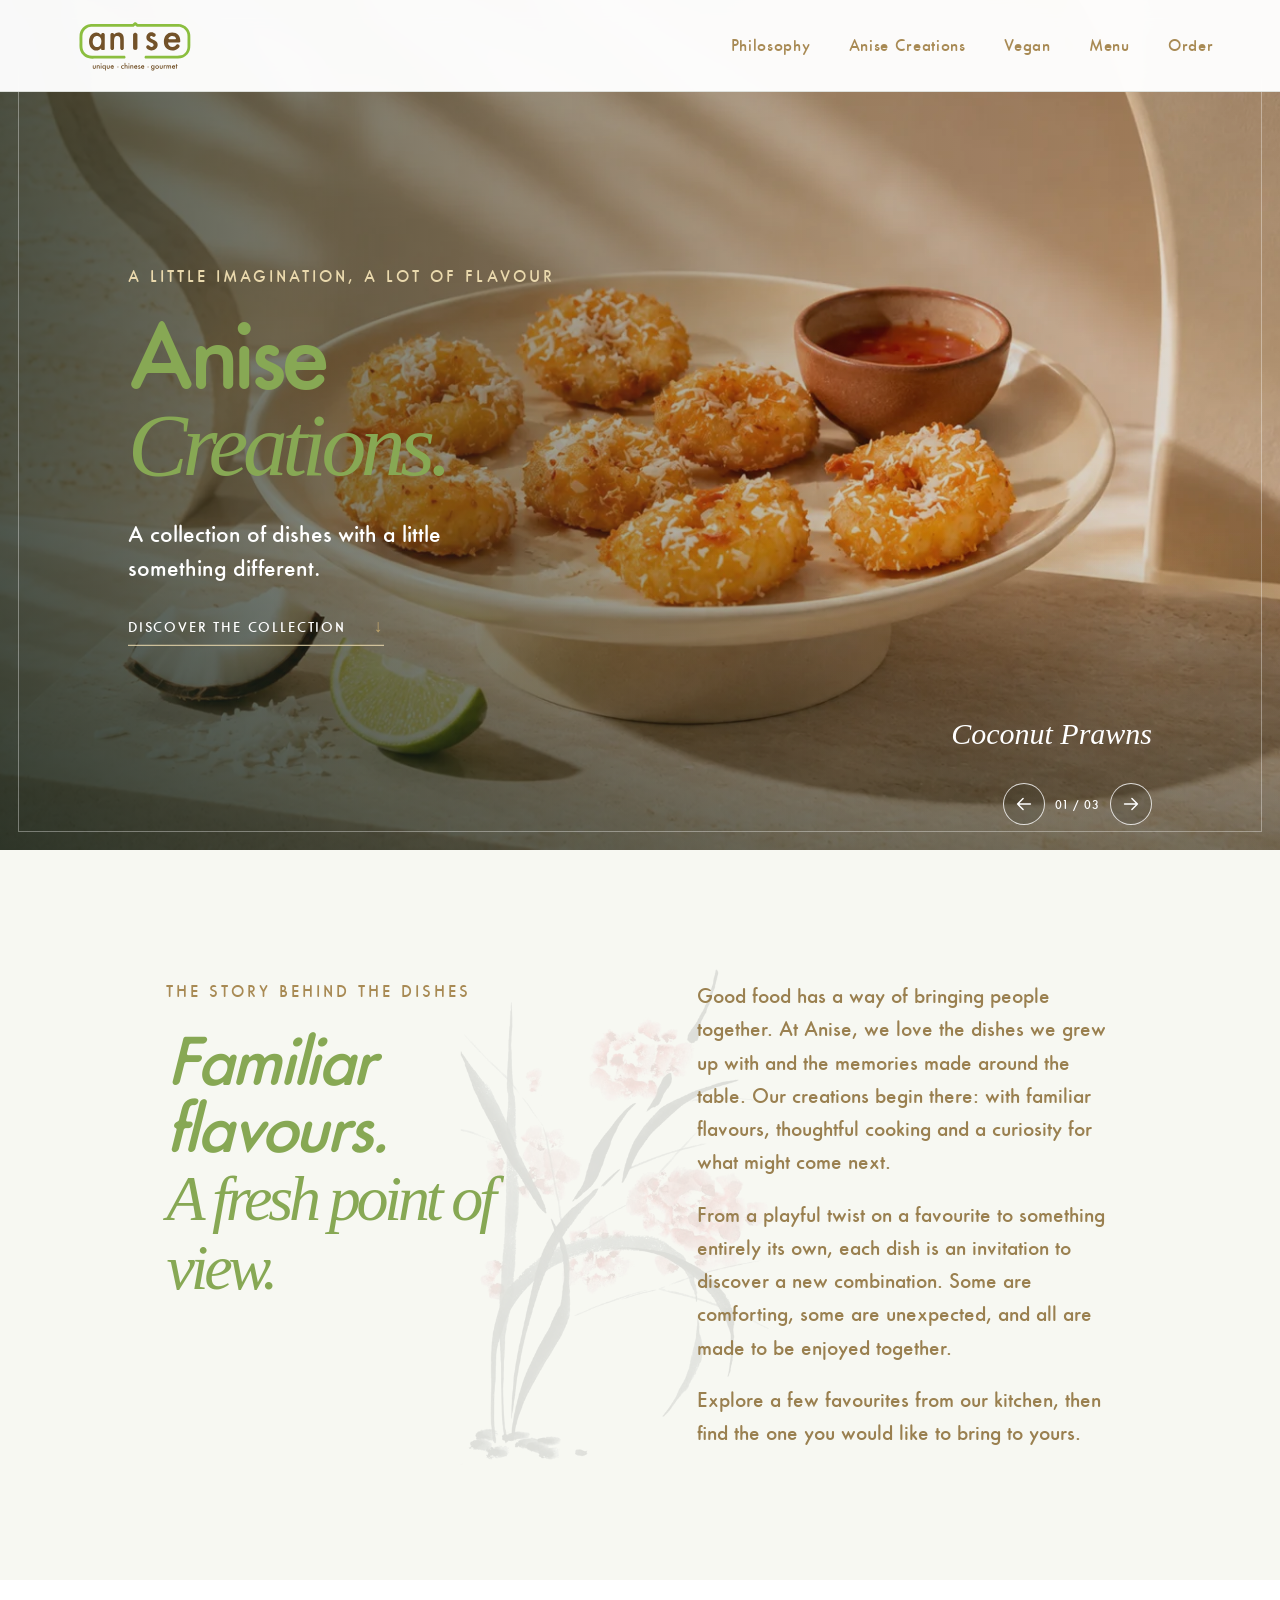
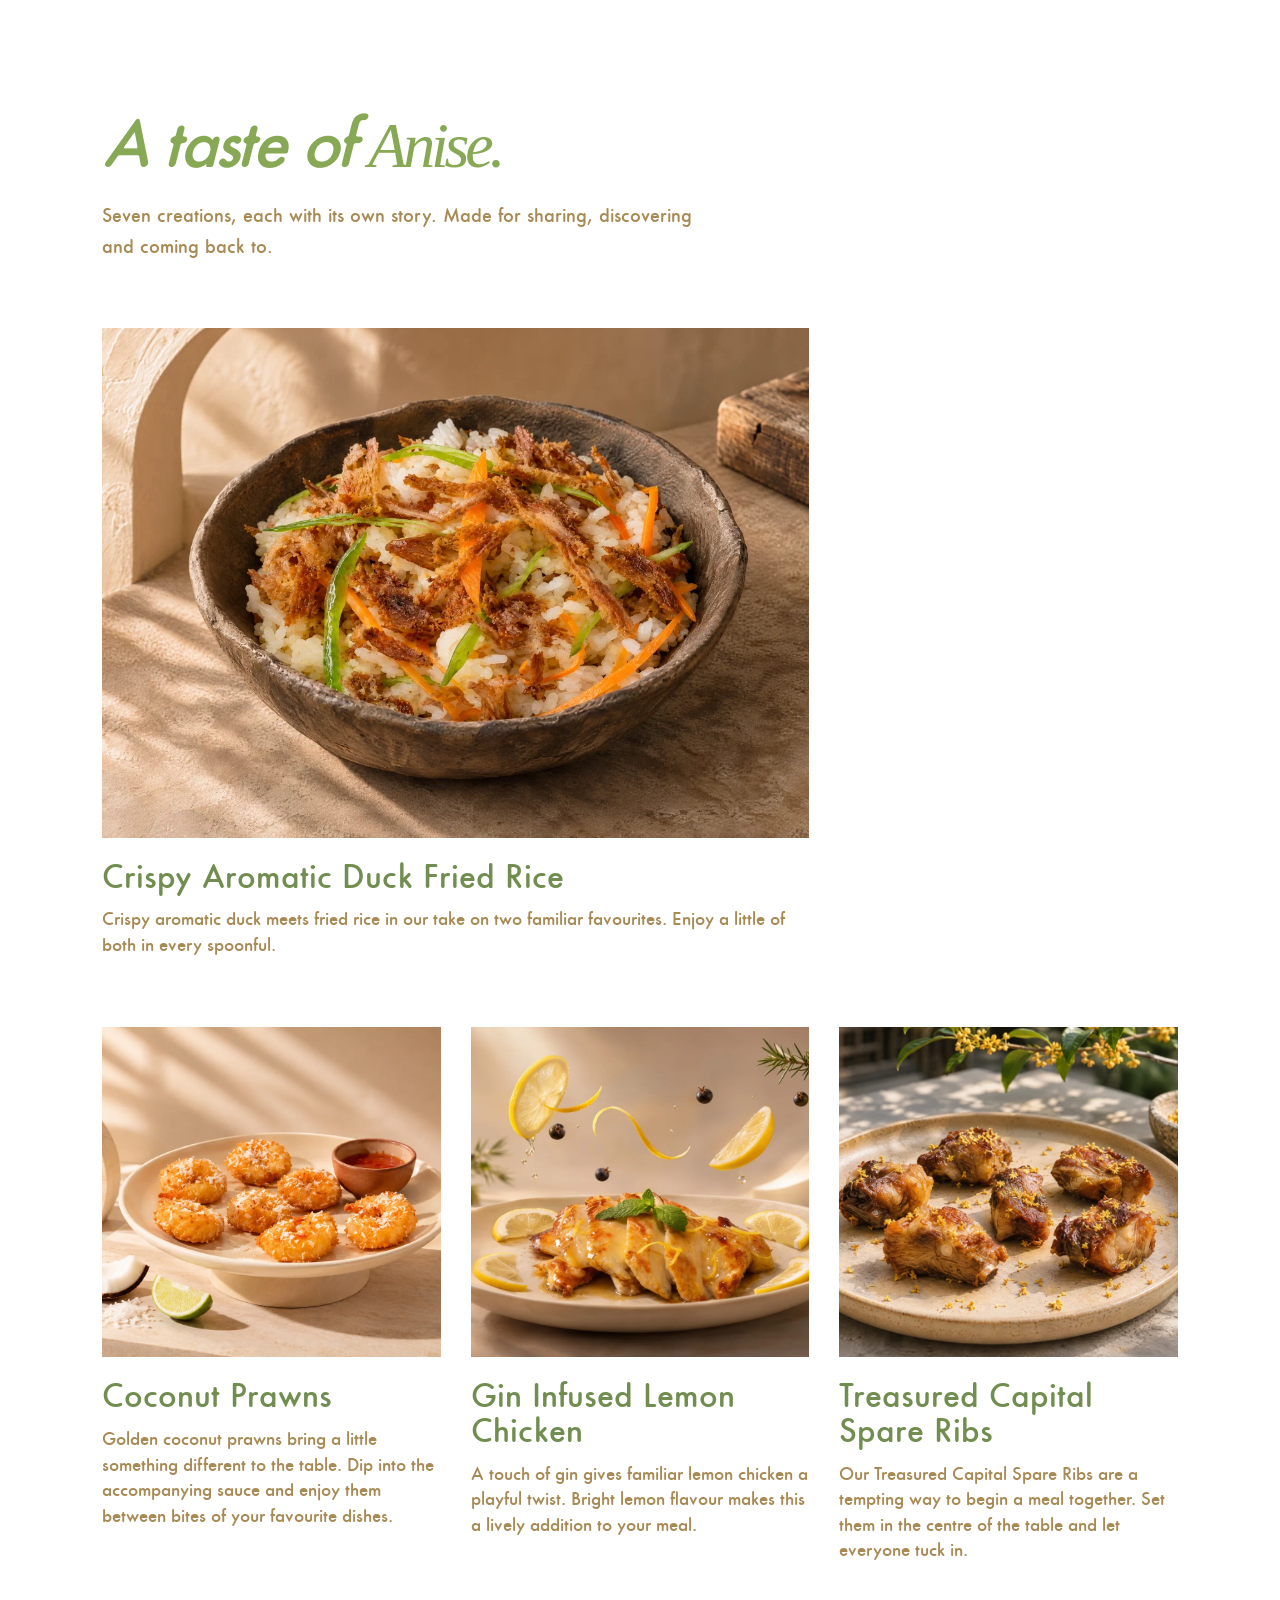
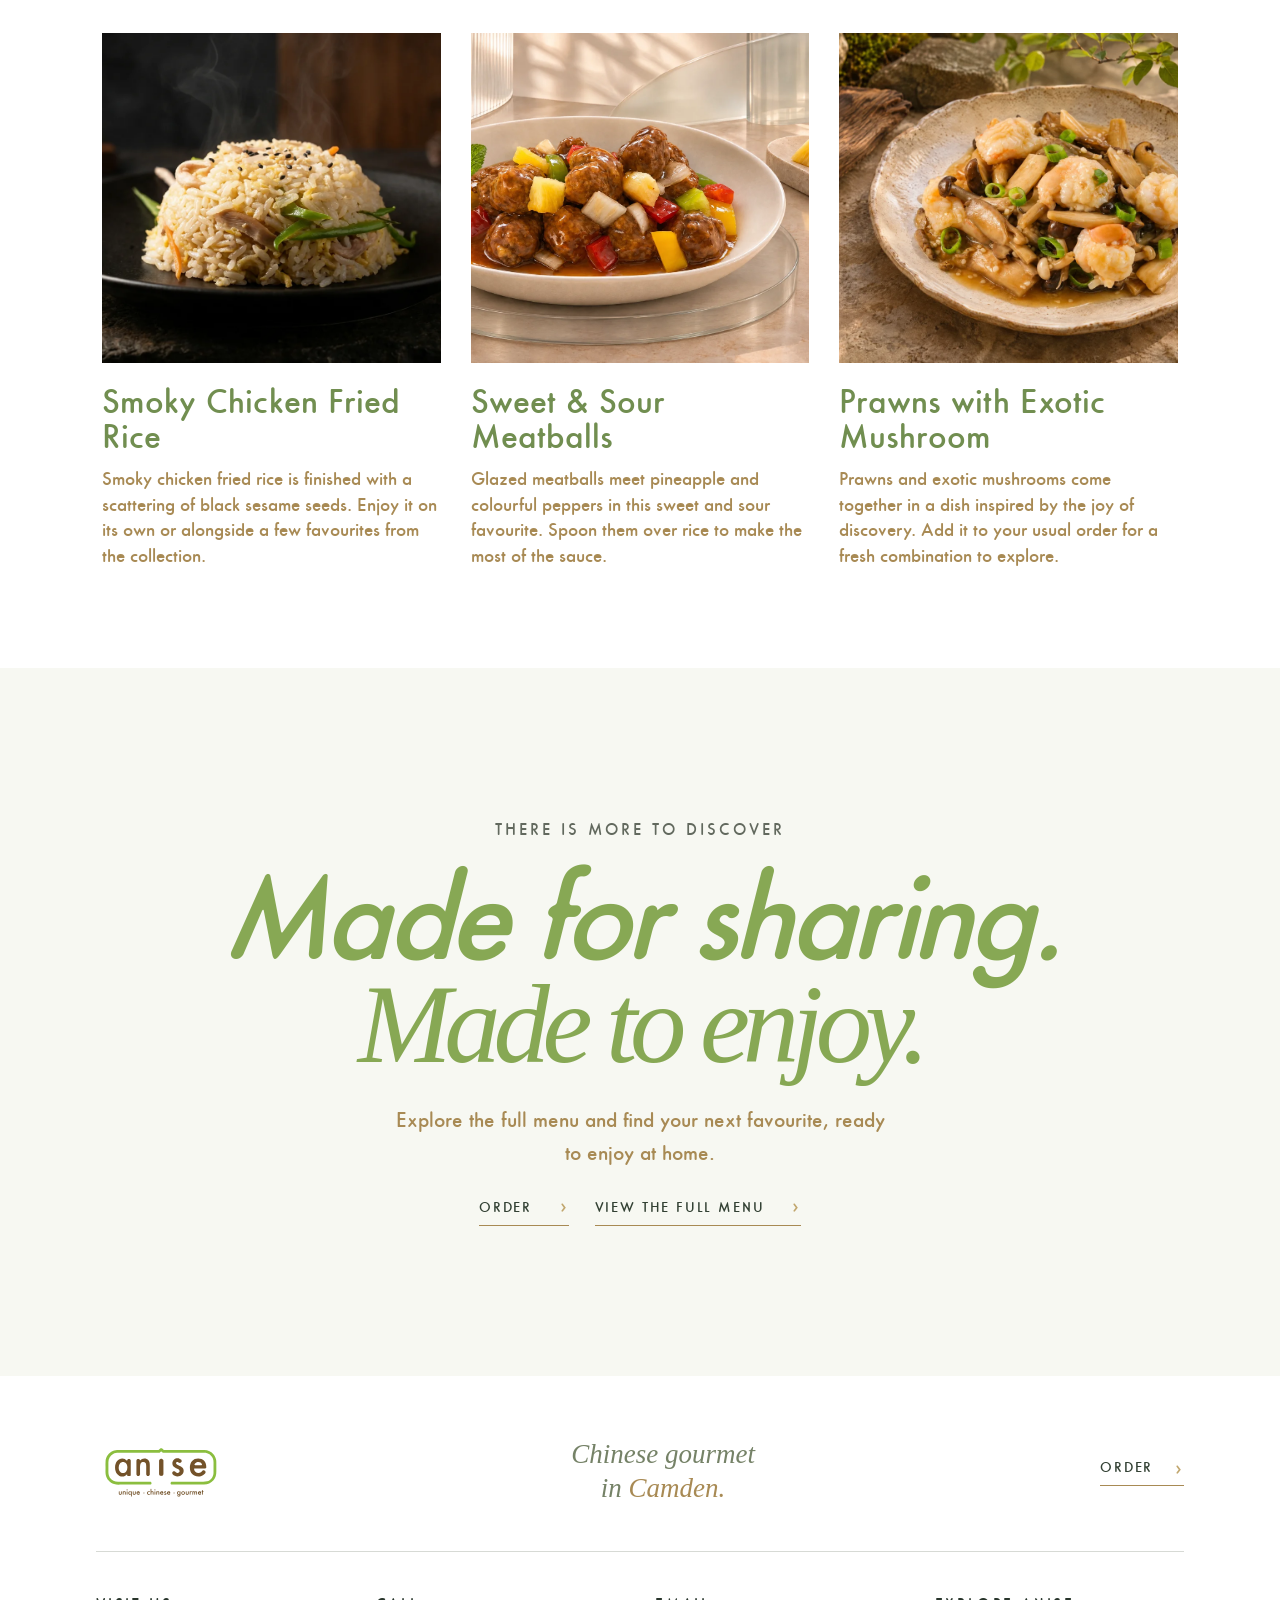
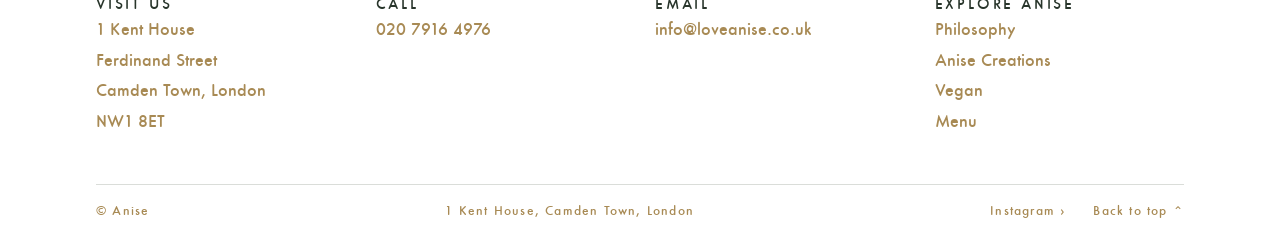
==== creations.html @ bda035ad "Initial Anise website version" ====
<!doctype html><html lang="en"><head><meta charset="utf-8"><meta name="viewport" content="width=device-width, initial-scale=1"><title>Anise Creations | Anise Chinese Gourmet</title><meta name="robots" content="noindex"><link rel="stylesheet" href="styles.css?v=tree20261105"><link rel="stylesheet" href="creations-hero-carousel.css?v=14"></head><body>
  <a class="skip-link" href="#main-content">Skip to content</a>
  <header class="site-header"><a class="brand" href="/" aria-label="Anise home"><img src="public/images/anise-logo.svg?v=safari20261105" alt="Anise"></a><button class="menu-toggle" aria-expanded="false" aria-controls="site-nav" aria-label="Open menu"><span></span><span></span><span class="sr-only">Toggle menu</span></button><nav id="site-nav" class="site-nav" aria-label="Main navigation"><a href="philosophy">Philosophy</a><a href="creations" aria-current="page">Anise Creations</a><a href="vegan">Vegan</a><a href="menu">Menu</a><a href="order">Order</a></nav></header>
  <main id="main-content" class="mock-creations">
    <section class="mock-hero"><div class="mock-hero-copy"><p class="eyebrow">A little imagination, a lot of flavour</p><h1>Anise<br><em>Creations.</em></h1><p class="mock-lead">A collection of dishes with a little something different.</p><a class="text-link" href="#collection">Discover the collection <span aria-hidden="true">↓</span></a></div><div class="hero-carousel" aria-label="Featured Anise creations"><div class="hero-carousel-slide is-active"><img src="public/images/creations-coconut-prawns.webp" alt=""><div class="hero-carousel-caption"><strong>Coconut Prawns</strong></div></div>
<div class="hero-carousel-slide" hidden><img src="public/images/creations-lemon-chicken.webp" alt=""><div class="hero-carousel-caption"><strong>Gin Infused Lemon Chicken</strong></div></div>
<div class="hero-carousel-slide" hidden><img src="public/images/creations-meatballs.webp" alt=""><div class="hero-carousel-caption"><strong>Sweet &amp; Sour Meatballs</strong></div></div><div class="hero-carousel-controls"><button type="button" class="hero-prev" aria-label="Previous featured dish"><svg aria-hidden="true" width="22" height="22" viewBox="0 0 24 24" fill="none" stroke="currentColor" stroke-width="1.6" stroke-linecap="round" stroke-linejoin="round"><path d="M19 12H5m6-6-6 6 6 6"/></svg></button><span class="hero-count" aria-live="polite">01 / 03</span><button type="button" class="hero-next" aria-label="Next featured dish"><svg aria-hidden="true" width="22" height="22" viewBox="0 0 24 24" fill="none" stroke="currentColor" stroke-width="1.6" stroke-linecap="round" stroke-linejoin="round"><path d="M5 12h14m-6-6 6 6-6 6"/></svg></button></div></div></section>
    <section class="mock-intro" data-plum-start><div><p class="eyebrow">The story behind the dishes</p><h2>Familiar flavours.<br><em>A fresh point of view.</em></h2></div><div class="mock-intro-copy"><p>Good food has a way of bringing people together. At Anise, we love the dishes we grew up with and the memories made around the table. Our creations begin there: with familiar flavours, thoughtful cooking and a curiosity for what might come next.</p><p>From a playful twist on a favourite to something entirely its own, each dish is an invitation to discover a new combination. Some are comforting, some are unexpected, and all are made to be enjoyed together.</p><p>Explore a few favourites from our kitchen, then find the one you would like to bring to yours.</p></div></section>
    <section class="mock-collection" data-plum-stop id="collection"><div class="mock-section-head"><div><h2>A taste of <em>Anise.</em></h2></div><p>Seven creations, each with its own story. Made for sharing, discovering and coming back to.</p></div><div class="mock-grid">
      <article id="duck-rice" class="mock-dish mock-dish-large"><button type="button" class="mock-photo" aria-haspopup="dialog" aria-label="Enlarge Crispy Aromatic Duck Fried Rice"><img src="public/images/creations-duck-rice.webp" alt="" loading="lazy"></button><div class="mock-dish-title"><h3>Crispy Aromatic Duck Fried Rice</h3></div><p>Crispy aromatic duck meets fried rice in our take on two familiar favourites. Enjoy a little of both in every spoonful.</p></article>
      <article id="coconut-prawns" class="mock-dish mock-offset"><button type="button" class="mock-photo" aria-haspopup="dialog" aria-label="Enlarge Coconut Prawns"><img src="public/images/creations-coconut-prawns.webp" alt="" loading="lazy"></button><div class="mock-dish-title"><h3>Coconut Prawns</h3></div><p>Golden coconut prawns bring a little something different to the table. Dip into the accompanying sauce and enjoy them between bites of your favourite dishes.</p></article>
      <article id="lemon-chicken" class="mock-dish"><button type="button" class="mock-photo" aria-haspopup="dialog" aria-label="Enlarge Gin Infused Lemon Chicken"><img src="public/images/creations-lemon-chicken.webp" alt="" loading="lazy"></button><div class="mock-dish-title"><h3>Gin Infused Lemon Chicken</h3></div><p>A touch of gin gives familiar lemon chicken a playful twist. Bright lemon flavour makes this a lively addition to your meal.</p></article>
      <article id="ribs" class="mock-dish"><button type="button" class="mock-photo" aria-haspopup="dialog" aria-label="Enlarge Treasured Capital Spare Ribs"><img src="public/images/creations-ribs.webp" alt="" loading="lazy"></button><div class="mock-dish-title"><h3>Treasured Capital Spare Ribs</h3></div><p>Our Treasured Capital Spare Ribs are a tempting way to begin a meal together. Set them in the centre of the table and let everyone tuck in.</p></article>
      <article id="smoky-rice" class="mock-dish"><button type="button" class="mock-photo" aria-haspopup="dialog" aria-label="Enlarge Smoky Chicken Fried Rice"><img src="public/images/creations-smoky-rice.webp" alt="" loading="lazy"></button><div class="mock-dish-title"><h3>Smoky Chicken Fried Rice</h3></div><p>Smoky chicken fried rice is finished with a scattering of black sesame seeds. Enjoy it on its own or alongside a few favourites from the collection.</p></article>
      <article id="meatballs" class="mock-dish"><button type="button" class="mock-photo" aria-haspopup="dialog" aria-label="Enlarge Sweet &amp; Sour Meatballs"><img src="public/images/creations-meatballs.webp" alt="" loading="lazy"></button><div class="mock-dish-title"><h3>Sweet &amp; Sour Meatballs</h3></div><p>Glazed meatballs meet pineapple and colourful peppers in this sweet and sour favourite. Spoon them over rice to make the most of the sauce.</p></article>
      <article id="prawn-mushroom" class="mock-dish"><button type="button" class="mock-photo" aria-haspopup="dialog" aria-label="Enlarge Prawns with Exotic Mushroom"><img src="public/images/creations-prawn-mushroom.webp" alt="" loading="lazy"></button><div class="mock-dish-title"><h3>Prawns with Exotic Mushroom</h3></div><p>Prawns and exotic mushrooms come together in a dish inspired by the joy of discovery. Add it to your usual order for a fresh combination to explore.</p></article>
    </div></section>
    <section class="philosophy-closing"><p class="eyebrow">There is more to discover</p><h2>Made for sharing.<br><em>Made to enjoy.</em></h2><p>Explore the full menu and find your next favourite, ready to enjoy at home.</p><div class="hero-actions"><a class="text-link" href="order">Order <span aria-hidden="true">›</span></a><a class="text-link" href="menu">View the full menu <span aria-hidden="true">›</span></a></div></section>
  </main>
  <footer class="site-footer" id="contact"><div class="footer-top"><a class="footer-brand" href="/"><img src="public/images/anise-logo.svg?v=safari20261105" alt="Anise"></a><p class="footer-signoff">Chinese gourmet<br>in <em>Camden.</em></p><a class="footer-book" href="order">Order <span aria-hidden="true">›</span></a></div><div class="footer-columns"><div><span class="eyebrow">Visit us</span><p><a href="https://www.google.com/maps/place/Anise/@51.543542,-0.1493365,17z/data=!4m14!1m7!3m6!1s0x48761ae457307899:0x97aa465f1cd230d9!2sKent+House!8m2!3d51.543542!4d-0.1493365!16s%2Fg%2F11hcdwcnl1!3m5!1s0x48761ae45a07d761:0x535e19f537a3840d!8m2!3d51.5434592!4d-0.1492259!16s%2Fg%2F11b807b5xr?entry=ttu&amp;g_ep=EgoyMDI2MTAyMC4wIKXMDSoASAFQAw%3D%3D">1 Kent House<br>Ferdinand Street<br>Camden Town, London<br>NW1 8ET</a></p></div><div><span class="eyebrow">Call</span><p><a href="tel:+442079164976">020 7916 4976</a></p></div><div><span class="eyebrow">Email</span><p><a href="mailto:info@loveanise.co.uk">info@loveanise.co.uk</a></p></div><div><span class="eyebrow">Explore Anise</span><p><a href="philosophy">Philosophy</a><br><a href="creations">Anise Creations</a><br><a href="vegan">Vegan</a><br><a href="menu">Menu</a></p></div></div><div class="footer-bottom"><span>© Anise</span><span>1 Kent House, Camden Town, London</span><div><a href="https://www.instagram.com/">Instagram ›</a><a href="#main-content">Back to top ⌃</a></div></div></footer>
  <script>const toggle=document.querySelector('.menu-toggle'),nav=document.querySelector('.site-nav');toggle.addEventListener('click',()=>{const open=toggle.getAttribute('aria-expanded')==='true';toggle.setAttribute('aria-expanded',String(!open));nav.classList.toggle('is-open',!open);toggle.setAttribute('aria-label',open?'Open menu':'Close menu');document.body.classList.toggle('menu-open',!open)});document.addEventListener('keydown',event=>{if(event.key==='Escape'&&toggle.getAttribute('aria-expanded')==='true'){toggle.click();toggle.focus()}});nav.querySelectorAll('a').forEach(link=>link.addEventListener('click',()=>{toggle.setAttribute('aria-expanded','false');toggle.setAttribute('aria-label','Open menu');nav.classList.remove('is-open');document.body.classList.remove('menu-open')}));</script>
<script>
const heroSlides=[...document.querySelectorAll('.hero-carousel-slide')];let heroIndex=0;const heroCount=document.querySelector('.hero-count');function showHero(index){heroIndex=(index+heroSlides.length)%heroSlides.length;heroSlides.forEach((slide,i)=>{slide.hidden=i!==heroIndex;slide.classList.toggle('is-active',i===heroIndex)});heroCount.textContent=String(heroIndex+1).padStart(2,'0')+' / '+String(heroSlides.length).padStart(2,'0')};const heroCarousel=document.querySelector('.hero-carousel');const motionPreference=window.matchMedia('(prefers-reduced-motion: reduce)');let heroTimer;function startHero(){clearInterval(heroTimer);if(!motionPreference.matches&&!document.hidden)heroTimer=setInterval(()=>showHero(heroIndex+1),5000)}function pauseHero(){clearInterval(heroTimer)}document.querySelector('.hero-prev').addEventListener('click',()=>{showHero(heroIndex-1);startHero()});document.querySelector('.hero-next').addEventListener('click',()=>{showHero(heroIndex+1);startHero()});heroCarousel.addEventListener('mouseenter',pauseHero);heroCarousel.addEventListener('mouseleave',startHero);heroCarousel.addEventListener('focusin',pauseHero);heroCarousel.addEventListener('focusout',event=>{if(!heroCarousel.contains(event.relatedTarget))startHero()});document.addEventListener('visibilitychange',()=>document.hidden?pauseHero():startHero());motionPreference.addEventListener('change',startHero);startHero();
</script><dialog class="dish-preview" aria-label="Enlarged dish photo">
  <button type="button" class="preview-close" aria-label="Close photo" autofocus>×</button>
  <img alt="">
</dialog>
<script>
const preview = document.querySelector('.dish-preview');
const previewImage = preview.querySelector('img');
for (const photo of document.querySelectorAll('button.mock-photo')) {
  photo.addEventListener('click', () => {
    const thumbnail = photo.querySelector('img');
    previewImage.src = thumbnail.currentSrc || thumbnail.src;
    previewImage.alt = photo.closest('article').querySelector('h3').textContent;
    preview.showModal();
  });
}
preview.querySelector('.preview-close').addEventListener('click', () => preview.close());
preview.addEventListener('click', event => {
  if (event.target === preview) preview.close();
});
</script><script src="plum-background.js?v=1"></script></body></html>
---- styles.css ----
@font-face{font-family:Station;src:url('public/fonts/station-webfont.woff2') format('woff2');font-weight:100 900;font-style:normal;font-display:swap}
:root{--night:#151014;--ink:#24171e;--paper:#eee5dc;--cream:#dfd1c3;--copper:#bd9a61;--copper-light:#e4cea0;--muted:#a69a92;--line:rgba(228,206,160,.25);--serif:'Iowan Old Style',Baskerville,Georgia,serif;--sans:Station,'Arial Narrow',Arial,sans-serif;--wine:#351922;--aubergine:#271c26}
*{box-sizing:border-box}html{scroll-behavior:smooth}body{margin:0;background:var(--night);color:var(--paper);font-family:var(--sans);font-weight:400;-webkit-font-smoothing:antialiased}body.menu-open{overflow:hidden}a{color:inherit;text-decoration:none}img{display:block;width:100%;height:100%;object-fit:cover}.sr-only{position:absolute;width:1px;height:1px;padding:0;margin:-1px;overflow:hidden;clip:rect(0,0,0,0);white-space:nowrap;border:0}
.site-header{height:92px;padding:0 5.2vw;display:flex;align-items:center;justify-content:space-between;background:var(--night);position:absolute;top:0;left:0;right:0;z-index:5;border-bottom:1px solid rgba(239,237,230,.1)}.brand{width:136px;display:block;filter:brightness(0) invert(1)}.brand img,.footer-brand img{height:auto;max-height:50px;object-fit:contain}.site-nav{display:flex;align-items:center;gap:clamp(21px,3vw,49px);font-size: 15px;letter-spacing:.045em;color:#efede6}.site-nav>a:not(.nav-book){position:relative;padding:12px 0}.site-nav>a:not(.nav-book):after{content:'';height:1px;position:absolute;bottom:4px;left:0;right:100%;background:var(--copper);transition:right .25s}.site-nav>a:hover:after{right:0}.nav-book{border:1px solid var(--copper);padding:13px 17px;color:var(--copper-light);transition:background .2s,color .2s}.nav-book span,.button span,.text-link span{margin-left:22px}.nav-book:hover{background:var(--copper);color:white}.menu-toggle{display:none}
.hero{height:min(900px,100svh);min-height:640px;position:relative;overflow:hidden;background:#292722;color:#fff}.hero-image{position:absolute;inset:0;object-position:center 52%;filter:brightness(.64);animation:hero-reveal 1.15s ease both}.hero-shade{position:absolute;inset:0;background:linear-gradient(90deg,rgba(12,12,11,.8),rgba(12,12,11,.42) 48%,rgba(12,12,11,.12)),linear-gradient(0deg,rgba(12,12,11,.48),transparent 40%)}.hero-stamp{position:absolute;top:124px;right:7.5%;width:82px;height:auto;opacity:.78;filter:brightness(0) invert(1)}.hero-copy{position:absolute;left:13.3%;top:51%;transform:translateY(-42%);max-width:610px}.eyebrow{text-transform:uppercase;letter-spacing:.2em;font-size: 13px;line-height:1.55;color:var(--copper);margin:0 0 25px}.eyebrow.light{color:var(--copper-light)}.hero h1,h2{font-weight:400;letter-spacing:-.05em;margin:0;font-size: clamp(72px, calc(8.5vw + 4px), 124px);line-height:.91}.hero h1 em,h2 em{font-family:var(--serif);font-weight:400;letter-spacing:-.065em}.hero-intro{font-family:var(--serif);font-size: 20px;line-height:1.75;max-width:405px;color:rgba(255,255,255,.83);margin:32px 0 30px}.hero-actions{display:flex;align-items:center;gap:30px}.button{height:50px;padding:0 17px;display:inline-flex;align-items:center;justify-content:space-between;min-width:184px;text-transform:uppercase;letter-spacing:.11em;font-size: 13px;transition:background .2s,color .2s,border-color .2s}.button-copper{background:var(--copper);border:1px solid var(--copper);color:#fff}.button-copper:hover{background:transparent;color:#fff}.simple-link{font-size: 14px;letter-spacing:.08em;text-transform:uppercase;color:#eee}.simple-link span{margin-left:14px;color:var(--copper-light)}.hero-caption{position:absolute;bottom:37px;left:5.2%;right:5.2%;display:flex;align-items:center;gap:16px;text-transform:uppercase;letter-spacing:.16em;font-size: 12px;color:rgba(255,255,255,.75)}.caption-rule{height:1px;width:54px;background:var(--copper)}
.food-section{display:grid;grid-template-columns:1.12fr .88fr;min-height:660px;background:var(--night);position:relative}.food-image{height:100%;min-height:660px}.food-image img{object-position:center}.food-panel{align-self:center;padding:90px 13% 90px 13%;max-width:650px}.food-panel h2,.experience-copy h2,.careers-copy h2,.more-heading h2{font-size: clamp(57px, calc(5.3vw + 4px), 83px);line-height:.99}.food-panel>p:not(.eyebrow),.experience-copy>p:not(.eyebrow),.careers-copy>p:not(.eyebrow){font: 19px/1.85 var(--serif);color:#aaa69e;max-width:390px;margin:28px 0 27px}.text-link{display:inline-block;border-bottom:1px solid var(--copper);padding-bottom:9px;font-size: 13px;text-transform:uppercase;letter-spacing:.14em;color:var(--paper)}.text-link span{color:var(--copper-light)}.section-number{position:absolute;right:5%;bottom:35px;font-size: 12px;letter-spacing:.16em;color:#a7a198}
.experience-section{padding:150px 13%;display:grid;grid-template-columns:1fr 1fr;gap:10%;align-items:center;background:#211f1b}.experience-image{height:540px;position:relative}.experience-image:after{content:'';position:absolute;inset:16px -16px -16px 16px;border:1px solid rgba(185,119,86,.6);pointer-events:none}.experience-image img{position:relative;z-index:1}.experience-copy{max-width:430px}.experience-copy h2{font-size: clamp(60px, calc(6vw + 4px), 86px)}.experience-copy>p:not(.eyebrow){margin:28px 0}
.chef-section{display:grid;grid-template-columns:1fr 1fr;min-height:550px;background:#e5e1d8;color:var(--ink)}.chef-photo{height:550px}.chef-quote{padding:95px 14%;align-self:center}.quote-mark{font: 94px/.65 var(--serif);color:var(--copper);display:block}.chef-quote blockquote{font: clamp(34px, calc(3.4vw + 4px), 53px)/1.25 var(--serif);letter-spacing:-.025em;margin:14px 0 26px;max-width:550px}.chef-quote .eyebrow{margin:0 0 27px;color:#777267}
.team-section{height:min(730px,75vw);min-height:520px;position:relative;overflow:hidden}.team-photo{position:absolute;inset:0}.team-photo img{object-position:center 40%;filter:brightness(.58)}.team-section:after{content:'';position:absolute;inset:0;background:linear-gradient(90deg,rgba(12,12,11,.65),transparent 75%),linear-gradient(0deg,rgba(12,12,11,.25),transparent 55%)}.team-overlay{position:absolute;z-index:1;left:13%;top:50%;transform:translateY(-50%)}.team-overlay h2{font-size: clamp(64px, calc(7vw + 4px), 101px);margin-bottom:30px}.button-outline{border:1px solid rgba(255,255,255,.72);color:white;min-width:175px}.button-outline:hover{background:white;color:var(--ink)}
.more-section{padding:130px 8% 145px;display:grid;grid-template-columns:.7fr 1fr 1fr 1fr;gap:18px;align-items:end;background:var(--paper);color:var(--ink)}.more-heading{align-self:center;padding-right:20px}.more-heading .eyebrow{color:var(--copper)}.more-heading h2{font-size: clamp(51px, calc(4.3vw + 4px), 70px)}.more-tile{height:390px;position:relative;overflow:hidden;background:#aaa}.more-tile:after{content:'';position:absolute;inset:0;background:linear-gradient(0deg,rgba(15,15,14,.68),transparent 58%)}.more-tile img{transition:transform .7s;filter:saturate(.8)}.more-tile:hover img{transform:scale(1.04)}.tile-index,.tile-title{position:absolute;z-index:1;color:white;left:20px}.tile-index{top:17px;font-size: 13px;letter-spacing:.15em}.tile-title{bottom:20px;right:18px;font: 25px var(--serif)}.tile-title i{font: normal 15px var(--sans);color:var(--copper-light);margin-left:20px}
.careers-section{display:grid;grid-template-columns:1fr 1fr;min-height:600px;background:#25241f}.careers-art{height:600px;overflow:hidden}.careers-art img{object-position:center;filter:brightness(.76)}.careers-copy{align-self:center;padding:85px 13%}.careers-copy h2{font-size: clamp(60px, calc(5.5vw + 4px), 84px)}.careers-copy>p:not(.eyebrow){margin:27px 0}
.newsletter{padding:95px 13%;display:grid;grid-template-columns:1fr .8fr;gap:12%;align-items:center;background:#45473a}.newsletter .eyebrow{color:#d2a48c}.newsletter h2{font-size: clamp(51px, calc(5.3vw + 4px), 76px)}.newsletter-form{display:grid;grid-template-columns:1fr auto;border-bottom:1px solid rgba(255,255,255,.55);padding:0 0 11px}.newsletter-form input{background:transparent;border:0;outline:0;color:#fff;font: 18px var(--serif);min-width:0}.newsletter-form input::placeholder{color:rgba(255,255,255,.7)}.newsletter-form button{background:transparent;border:0;color:#fff;text-transform:uppercase;letter-spacing:.1em;font: 13px var(--sans);cursor:pointer}.newsletter-form button span{margin-left:12px;color:var(--copper-light)}.newsletter-form>p{grid-column:1/-1;font: 16px var(--serif);color:rgba(255,255,255,.68);margin:15px 0 0}
.site-footer{padding:62px 7.5% 23px;background:#111110;color:var(--paper)}.footer-top{display:flex;align-items:center;justify-content:space-between;padding-bottom:45px;border-bottom:1px solid var(--line)}.footer-brand{width:130px;filter:brightness(0) invert(1)}.footer-signoff{font: italic 27px/1.25 var(--serif);margin:0;color:#d0cbc2}.footer-signoff em{color:var(--copper-light)}.footer-book{font-size: 13px;text-transform:uppercase;letter-spacing:.13em;border:1px solid var(--copper);padding:16px 19px;color:var(--copper-light)}.footer-book span{margin-left:20px}.footer-columns{display:grid;grid-template-columns:repeat(4,1fr);gap:30px;padding:40px 0 48px}.site-footer .eyebrow{color:var(--copper-light);margin:0 0 14px;font-size: 12px}.site-footer p:not(.footer-signoff){font: 16px/1.9 var(--serif);color:#c9c5bc;margin:0}.site-footer a:hover{color:var(--copper-light)}.footer-bottom{border-top:1px solid var(--line);padding-top:17px;display:flex;justify-content:space-between;font-size: 12px;letter-spacing:.1em;color:#8e8a82}.footer-bottom div{display:flex;gap:28px}.footer-bottom a{color:var(--paper)}
@keyframes hero-reveal{from{transform:scale(1.04);opacity:.7}to{transform:scale(1);opacity:1}}@media(prefers-reduced-motion:reduce){html{scroll-behavior:auto}*,*:before,*:after{animation-duration:.01ms!important;animation-iteration-count:1!important;transition-duration:.01ms!important}}
@media(max-width:900px){.site-header{height:78px;padding:0 6%}.brand{width:122px}.menu-toggle{display:flex;flex-direction:column;gap:5px;border:0;background:none;padding:12px;z-index:7}.menu-toggle span:not(.sr-only){width:23px;height:1px;background:var(--paper);transition:transform .2s}.menu-toggle[aria-expanded=true] span:first-child{transform:translateY(3px) rotate(45deg)}.menu-toggle[aria-expanded=true] span:nth-child(2){transform:translateY(-3px) rotate(-45deg)}.site-nav{position:fixed;inset:0;background:var(--night);z-index:6;display:flex;flex-direction:column;justify-content:center;align-items:flex-start;padding:10vh 12%;gap:19px;font-family:var(--serif);font-size: 38px;opacity:0;visibility:hidden;transition:opacity .25s,visibility .25s}.site-nav.is-open{opacity:1;visibility:visible}.site-nav .nav-book{font: 14px var(--sans);margin-top:12px}.hero{min-height:600px}.hero-copy{left:10%;right:8%}.hero h1{font-size: clamp(74px, calc(11vw + 4px), 106px)}.food-section{grid-template-columns:1fr 1fr;min-height:560px}.food-image{min-height:560px}.food-panel{padding:70px 9%}.experience-section{padding:100px 9%;gap:7%}.experience-image{height:430px}.chef-section,.chef-photo{min-height:460px;height:460px}.chef-quote{padding:70px 10%}.more-section{padding:95px 6%;grid-template-columns:.7fr 1fr 1fr;gap:14px}.more-heading{grid-column:1/-1;margin-bottom:10px}.more-heading h2 br{display:none}.more-tile{height:330px}.more-tile:last-child{display:none}.careers-art{height:520px}.careers-section{min-height:520px}.careers-copy{padding:65px 9%}.newsletter{padding:75px 9%;gap:7%}.footer-columns{gap:20px}}
@media(max-width:600px){.site-header{height:68px}.hero{height:calc(94svh - 68px);min-height:540px}.hero-image{object-position:58% center}.hero-shade{background:linear-gradient(90deg,rgba(12,12,11,.76),rgba(12,12,11,.25)),linear-gradient(0deg,rgba(12,12,11,.4),transparent 45%)}.hero-stamp{width:56px;top:91px;right:8%}.hero-copy{top:53%;left:8%;right:7%}.hero h1{font-size: 68px}.hero-intro{font-size: 18px;max-width:335px;margin:24px 0}.hero-actions{align-items:flex-start;flex-direction:column;gap:20px}.hero-caption{left:8%;right:8%;bottom:22px;font-size: 11px}.food-section{display:flex;flex-direction:column}.food-image{height:340px;min-height:0}.food-panel{padding:58px 9% 70px}.food-panel h2,.experience-copy h2,.careers-copy h2{font-size: 56px}.section-number{right:9%;bottom:29px}.experience-section{display:flex;flex-direction:column;padding:75px 9% 82px;gap:55px;align-items:stretch}.experience-image{height:350px;margin-right:14px}.experience-copy{max-width:none}.chef-section{display:flex;flex-direction:column;height:auto}.chef-photo{height:340px;min-height:0}.chef-quote{padding:60px 9% 65px}.chef-quote blockquote{font-size: 35px}.team-section{height:580px;min-height:0}.team-photo img{object-position:58% center}.team-overlay{left:9%;right:7%}.team-overlay h2{font-size: 62px}.more-section{display:grid;grid-template-columns:1fr 1fr;padding:75px 7% 85px;gap:12px}.more-heading{grid-column:1/-1;margin-bottom:20px}.more-heading h2{font-size: 53px}.more-heading h2 br{display:block}.more-tile{height:270px}.more-tile:nth-of-type(4){display:none}.tile-title{left:13px;bottom:14px;font-size: 21px}.tile-title i{margin-left:10px}.tile-index{left:13px;top:13px}.careers-section{display:flex;flex-direction:column}.careers-art{height:330px}.careers-copy{padding:55px 9% 68px}.newsletter{display:flex;flex-direction:column;align-items:stretch;padding:64px 9% 70px;gap:37px}.newsletter h2{font-size: 51px}.newsletter-form{min-height:50px}.site-footer{padding:45px 8% 20px}.footer-top{display:grid;grid-template-columns:1fr auto;gap:28px 15px;padding-bottom:32px}.footer-brand{width:112px}.footer-signoff{grid-column:1/-1;grid-row:2;font-size: 25px}.footer-book{grid-column:2;grid-row:1;padding:13px 12px;font-size: 12px}.footer-columns{grid-template-columns:1fr 1fr;gap:28px 18px;padding:30px 0}.footer-bottom{gap:14px;flex-wrap:wrap;line-height:1.5}.footer-bottom div{gap:16px}.footer-bottom span:nth-child(2){display:none}}
.feature-description{font: 19px/1.75 var(--serif);color:rgba(255,255,255,.84);max-width:410px;margin:-12px 0 25px}.order-cta{display:inline-flex;align-items:center;justify-content:space-between;min-width:205px;padding:17px 18px;background:var(--copper);color:#fff;text-transform:uppercase;letter-spacing:.11em;font-size: 13px;border:1px solid var(--copper);transition:background .2s,color .2s}.order-cta:hover{background:transparent;color:#fff}.order-cta span{margin-left:28px;color:#f4d7c4}

/* Light Anise Neo Luxe: luminous ivory, anise green and champagne brass. */
:root{--night:#fff;--ink:#28352b;--paper:#fff;--cream:#fff;--copper:#a88a54;--copper-light:#c1a66d;--muted:#777d70;--line:rgba(75,87,66,.22);--wine:#fff;--aubergine:#fff}
body{background:var(--paper);color:var(--ink)}
.site-header{background:rgba(255,255,255,.94);border-bottom-color:rgba(73,86,65,.18);backdrop-filter:blur(12px)}
.brand{filter:none}.site-nav{color:var(--ink)}.nav-book{border-color:var(--copper);color:#665638}.nav-book:hover{background:#758267;color:#fff}
.hero{background:#dfe5d8;color:var(--ink)}.hero-image{filter:brightness(.94) saturate(.8) contrast(1.02)}.hero-shade{background:linear-gradient(90deg,rgba(245,243,235,.93),rgba(245,243,235,.77) 40%,rgba(245,243,235,.15) 76%),linear-gradient(0deg,rgba(91,105,76,.16),transparent 43%)}.hero-stamp{filter:none;opacity:.72}.hero-copy{color:var(--ink)}.hero-copy .eyebrow.light{color:#657554}.hero h1{color:#29372d}.hero-intro{color:#4d584d}.button-copper{background:#748367;border-color:#748367;color:#fff}.button-copper:hover{background:transparent;color:#394638}.simple-link{color:#334134}.simple-link span{color:#947844}.hero-caption{color:#445143}.caption-rule{background:#ad905a}
.food-section{background:#f4f1e9;color:var(--ink)}.food-image img{filter:saturate(.83) brightness(1.02)}.food-panel>p:not(.eyebrow){color:#62695e}.food-index{color:#72796b}.section-number{color:#66705f}
.experience-section{background:#e7eadf;color:var(--ink)}.experience-image:after{border-color:rgba(168,138,84,.68)}.experience-copy>p:not(.eyebrow){color:#5e685d}.text-link{color:#334134;border-color:#a88a54}
.chef-section{background:#eee8dd;color:var(--ink)}.chef-quote .eyebrow{color:#707866}
.team-photo img{filter:brightness(.84) saturate(.78)}.team-section:after{background:linear-gradient(90deg,rgba(29,43,32,.5),rgba(29,43,32,.08) 85%),linear-gradient(0deg,rgba(29,43,32,.17),transparent 55%)}
.more-section{background:#f4f1e9;color:var(--ink)}.more-tile{outline:1px solid rgba(168,138,84,.5);outline-offset:-7px}.more-tile img{filter:saturate(.78) brightness(.98)}.tile-title i{color:#e6d5ad}
.careers-section{background:#e8e9dc;color:var(--ink)}.careers-art img{filter:saturate(.8) brightness(1.02)}.careers-copy>p:not(.eyebrow){color:#5d685d}
.newsletter{background:#dfe6d7;color:#29372d}.newsletter .eyebrow{color:#667752}.newsletter-form{border-color:rgba(57,72,52,.47)}.newsletter-form input{color:#29372d}.newsletter-form input::placeholder{color:#697464}.newsletter-form button{color:#344133}.newsletter-form button span{color:#987a43}.newsletter-form>p{color:#626d5c}.order-cta{background:#718164;border-color:#718164;color:#fff}.order-cta:hover{color:#40503d;border-color:#718164}.order-cta span{color:#f0dfb5}
.site-footer{background:#26352b;color:#f4f1e9}.footer-brand{filter:brightness(0) invert(1)}.site-footer .eyebrow{color:#d4bc86}.site-footer p:not(.footer-signoff){color:#e2e4d9}.footer-signoff{color:#e5e4da}.footer-signoff em{color:#d4bc86}.footer-book{border-color:#c5a968;color:#ead9ad}.footer-bottom{border-color:rgba(237,229,204,.28);color:#c4cbbd}.footer-bottom a{color:#f4f1e9}
.feature-description{color:rgba(255,255,255,.92)}
@media(max-width:900px){.site-nav{background:var(--paper)}.menu-toggle span:not(.sr-only){background:var(--ink)}}
.creations-intro{font: 18px/1.7 var(--serif);color:#62695e;max-width:240px;margin:19px 0 22px}.creations-section .more-heading{align-self:center}.creations-section .tile-title{font-family:var(--sans);max-width:calc(100% - 40px);font-size: clamp(22px, calc(1.35vw + 4px), 26px);line-height:1.2}.creations-section .more-tile{min-height:390px}
@media(max-width:600px){.creations-intro{max-width:320px}.creations-section .more-tile{min-height:270px}.creations-section .tile-title{font-size: 20px}}
.philosophy-section{background:#fff}.philosophy-section .food-panel{background:#fff}.philosophy-section:after{content:"";position:absolute;z-index:4;left:50%;bottom:-20px;width:min(250px,54vw);height:40px;transform:translateX(-50%);background:url('public/images/brush-stroke.png') center/contain no-repeat;pointer-events:none}
/* Carry the light Neo Luxe surface through the whole page; section changes use brush dividers. */
body,.site-header,.food-section,.experience-section,.chef-section,.more-section,.careers-section,.newsletter,.site-footer{background:#fff;color:var(--ink)}
.site-header{border-bottom-color:rgba(73,86,65,.16)}
.experience-copy>p:not(.eyebrow),.food-panel>p:not(.eyebrow),.careers-copy>p:not(.eyebrow){color:#62695e}
.chef-section{background:#fff}.newsletter{background:#fff}.site-footer{background:#fff;color:var(--ink)}
.site-footer .eyebrow{color:#758267}.site-footer p:not(.footer-signoff){color:#596257}.footer-signoff{color:var(--ink)}.footer-signoff em{color:#a88a54}.footer-brand{filter:none}.footer-bottom{border-color:rgba(73,86,65,.2);color:#687064}.footer-bottom a{color:var(--ink)}.footer-book{color:#75623b;border-color:#a88a54}
.newsletter-form{border-color:rgba(57,72,52,.4)}.newsletter-form input{color:var(--ink)}.newsletter-form input::placeholder{color:#788071}.newsletter-form button{color:var(--ink)}.newsletter-form>p{color:#62695e}
.food-section,.experience-section,.chef-section,.creations-section,.careers-section,.newsletter{position:relative}
.food-section:before,.food-section:after,.experience-section:after,.chef-section:after,.creations-section:after,.careers-section:after,.newsletter:after{content:"";position:absolute;z-index:4;left:50%;width:min(225px,48vw);height:36px;transform:translateX(-50%);background:url('public/images/brush-stroke.png') center/contain no-repeat;pointer-events:none}
.food-section:before{top:-18px}.food-section:after,.experience-section:after,.chef-section:after,.creations-section:after,.careers-section:after,.newsletter:after{bottom:-18px}
.philosophy-section:after{width:min(225px,48vw);height:36px;bottom:-18px}
.hero,.food-section,.experience-section,.chef-section,.creations-section,.careers-section,.newsletter{margin-bottom:30px}
.food-section:before,.food-section:after,.experience-section:after,.chef-section:after,.creations-section:after,.careers-section:after,.newsletter:after{width:min(88vw,1080px);height:24px;background-size:100% 100%}
.food-section:before{top:-27px}.food-section:after,.experience-section:after,.chef-section:after,.creations-section:after,.careers-section:after,.newsletter:after{bottom:-27px}
.philosophy-section:after{width:min(88vw,1080px);height:24px;bottom:-27px}
.philosophy-section,.experience-section,.chef-section,.careers-section{display:grid;grid-template-columns:1fr 1fr;gap:clamp(48px,9vw,130px);align-items:center;padding:clamp(100px,11vw,150px) 13%;min-height:0;background:#fff;color:var(--ink)}
.philosophy-section .food-image,.experience-section .experience-image,.chef-section .chef-photo,.careers-section .careers-art{height:520px;min-height:0;margin:0;position:relative;overflow:visible}
.philosophy-section .food-image img,.experience-section .experience-image img,.chef-section .chef-photo img,.careers-section .careers-art img{height:100%;object-fit:cover}
.philosophy-section .food-panel,.experience-section .experience-copy,.chef-section .chef-quote,.careers-section .careers-copy{padding:0;max-width:450px;align-self:center}
.philosophy-section .food-panel{grid-column:2;grid-row:1}.philosophy-section .food-image{grid-column:1;grid-row:1}
.experience-section .experience-copy{grid-column:1;grid-row:1}.experience-section .experience-image{grid-column:2;grid-row:1}
.chef-section .chef-photo{grid-column:1;grid-row:1}.chef-section .chef-quote{grid-column:2;grid-row:1}
.careers-section .careers-copy{grid-column:1;grid-row:1}.careers-section .careers-art{grid-column:2;grid-row:1}
.food-section .section-number{display:none}
@media(max-width:900px){.philosophy-section,.experience-section,.chef-section,.careers-section{grid-template-columns:1fr 1fr;gap:7%;padding:85px 8%}.philosophy-section .food-image,.experience-section .experience-image,.chef-section .chef-photo,.careers-section .careers-art{height:400px}.philosophy-section .food-panel,.experience-section .experience-copy,.chef-section .chef-quote,.careers-section .careers-copy{width:100%}}
@media(max-width:600px){.philosophy-section,.experience-section,.chef-section,.careers-section{display:grid;grid-template-columns:1fr;gap:32px;padding:70px 8%}.philosophy-section .food-image,.experience-section .experience-image,.chef-section .chef-photo,.careers-section .careers-art{grid-column:1;grid-row:1;height:340px;min-height:0}.philosophy-section .food-panel,.experience-section .experience-copy,.chef-section .chef-quote,.careers-section .careers-copy{grid-column:1;grid-row:2;padding:0}.philosophy-section .food-panel h2,.experience-section .experience-copy h2,.careers-section .careers-copy h2{font-size: 54px}.chef-section .chef-quote blockquote{font-size: 35px}}
.hero-copy{max-width:500px}.hero h1{font-size: clamp(64px, calc(7vw + 4px), 102px);line-height:.99;letter-spacing:-.06em}.hero-copy>.eyebrow{margin-bottom:22px}.hero-intro{max-width:330px;font-size: 19px;line-height:1.7;margin:24px 0 27px}.hero-actions{gap:26px}.hero .button{min-width:170px;height:48px}
@media(max-width:600px){.hero h1{font-size: 58px;line-height:1.02}.hero-intro{font-size: 18px;max-width:300px;margin:20px 0 24px}.hero-actions{gap:17px}}
.hero{height:min(830px,100svh);min-height:620px;background:#fff;display:grid;place-items:center;color:var(--ink);overflow:hidden}.hero-copy{position:relative;left:auto;top:auto;right:auto;transform:none;width:min(700px,90%);max-width:700px;padding:115px 20px 55px;display:flex;flex-direction:column;align-items:center;text-align:center}.hero-mark{width:min(350px,66vw);height:auto;max-height:none;object-fit:contain;margin:0 auto 44px}.hero-copy>.eyebrow{color:#68785d;margin:0 0 20px}.hero h1{font-size: clamp(54px, calc(5.5vw + 4px), 78px);line-height:1.03;color:var(--ink);letter-spacing:-.045em}.hero h1 em{color:#68785d}.hero-intro{max-width:360px;margin:22px 0 27px;color:#5e685d}.hero-actions{justify-content:center;align-items:center}.hero .button-copper:hover{color:#394638}
@media(max-width:600px){.hero{height:calc(100svh - 68px);min-height:560px}.hero-copy{top:auto;left:auto;right:auto;width:92%;padding:90px 8px 40px}.hero-mark{width:min(280px,72vw);margin-bottom:36px}.hero h1{font-size: 50px;line-height:1.06}.hero-intro{font-size: 18px;margin:18px auto 23px}.hero-actions{flex-direction:column;gap:17px}}
.philosophy-section .food-panel>.eyebrow,.experience-section .experience-copy>.eyebrow,.chef-section .chef-quote>.eyebrow,.creations-section .more-heading>.eyebrow,.careers-section .careers-copy>.eyebrow,.newsletter>div:first-child .eyebrow,.site-footer .eyebrow{color:var(--ink)}
.philosophy-section .food-panel h2,.experience-section .experience-copy h2,.creations-section .more-heading h2,.careers-section .careers-copy h2{color:var(--copper)}
.chef-section .chef-quote blockquote{color:#707866}.newsletter>div:first-child h2{color:#667752}.site-footer .footer-signoff{color:#758267}
body p,body blockquote{font-family:var(--sans)}
.hero-intro{color:var(--ink)}
.philosophy-section .food-panel>p:not(.eyebrow),.experience-section .experience-copy>p:not(.eyebrow),.creations-section .creations-intro,.careers-section .careers-copy>p:not(.eyebrow){color:var(--copper)}
.chef-section .chef-quote blockquote{font: 400 20px/1.75 var(--sans);letter-spacing:0;margin:0 0 25px}
.newsletter .newsletter-form>p{font: 400 17px/1.65 var(--sans);color:#667752}.site-footer p:not(.footer-signoff){font: 400 16px/1.9 var(--sans);color:#758267}
.hero .hero-intro{font-family:var(--sans)}.food-panel>p:not(.eyebrow),.experience-copy>p:not(.eyebrow),.careers-copy>p:not(.eyebrow){font-family:var(--sans);font-size: 19px;line-height:1.7}.creations-intro{font-family:var(--sans)}
.vegan-section .experience-image{grid-column:1;grid-row:1}
.vegan-section .experience-copy{grid-column:2;grid-row:1}
.chef-section .chef-quote{grid-column:1;grid-row:1}
.chef-section .chef-photo{grid-column:2;grid-row:1}
@media(max-width:600px){.vegan-section .experience-image,.chef-section .chef-photo{grid-column:1;grid-row:1}.vegan-section .experience-copy,.chef-section .chef-quote{grid-column:1;grid-row:2}}
.hero,.food-section,.experience-section,.chef-section,.creations-section,.careers-section,.newsletter{margin-bottom:0}
.philosophy-section .food-image,.experience-section .experience-image,.chef-section .chef-photo,.careers-section .careers-art{isolation:isolate;z-index:0}
.philosophy-section .food-image:after,.experience-section .experience-image:after,.chef-section .chef-photo:after,.careers-section .careers-art:after{content:"";position:absolute;z-index:-1;inset:14px -14px -14px 14px;border:1px solid #a8b38f;pointer-events:none}
.philosophy-section .food-image img,.experience-section .experience-image img,.chef-section .chef-photo img,.careers-section .careers-art img{position:relative;z-index:1}
.creations-section .more-tile{isolation:isolate}
.creations-section .more-tile:before{content:"";position:absolute;z-index:2;inset:10px;border:1px solid rgba(255,255,255,.72);pointer-events:none}
@media(max-width:600px){.philosophy-section .food-image:after,.experience-section .experience-image:after,.chef-section .chef-photo:after,.careers-section .careers-art:after{inset:10px -10px -10px 10px}}
.hero-mark{width:min(525px,99vw)}
@media(max-width:600px){.hero-mark{width:min(420px,100vw)}}
.creations-section{grid-template-columns:repeat(3,minmax(0,1fr));align-items:stretch}
.creations-section .more-heading{grid-column:1/-1;grid-row:2;display:grid;grid-template-columns:1fr auto;column-gap:30px;align-items:end;padding:36px 0 0}
.creations-section .more-heading .eyebrow,.creations-section .more-heading h2,.creations-section .creations-intro{grid-column:1}
.creations-section .more-heading .eyebrow{margin-bottom:12px}
.creations-section .more-heading .text-link{grid-column:2;grid-row:2/4;justify-self:end;margin-bottom:5px}
.creations-section .more-tile{grid-row:1}
@media(max-width:600px){.creations-section{grid-template-columns:1fr 1fr}.creations-section .more-heading{grid-template-columns:1fr;gap:0;padding-top:28px}.creations-section .more-heading .text-link{grid-column:1;grid-row:auto;justify-self:start;margin-top:8px}.creations-section .more-tile{grid-row:1}}
.creations-section .more-heading{display:flex;flex-direction:column;align-items:center;text-align:center;padding-right:0}
.creations-section .more-heading .text-link{align-self:center;margin-top:6px}
.footer-signoff{text-align:center}
.site-footer p,.site-footer p:not(.footer-signoff),.site-footer .footer-signoff,.site-footer .footer-signoff em,.site-footer .footer-bottom,.site-footer .footer-bottom a{color:var(--copper)}
.site-footer .footer-signoff{color:#758267}
.site-footer .footer-signoff em{color:#a88a54}
main{position:relative;isolation:isolate;background:#fff}
main:before{content:"";position:absolute;z-index:-1;pointer-events:none;left:50%;top:var(--plum-start);width:clamp(240px,28vw,400px);aspect-ratio:564/785;transform:translate(-50%,-50%);background:url('public/images/chinese-plum.webp') center/contain no-repeat;opacity:.1}
main.plum-fixed:before{position:fixed;top:50%}
main.plum-stopped:before{position:absolute;top:var(--plum-stop)}
.food-section,.philosophy-section,.experience-section,.chef-section,.creations-section,.careers-section,.philosophy-section .food-panel{background:transparent}
.site-footer{background:#fff}
.food-section:before,.food-section:after,.experience-section:after,.chef-section:after,.creations-section:after,.careers-section:after,.newsletter:after,.philosophy-section:after{width:min(44vw,540px)}
.button span,.text-link span,.simple-link span,.order-cta span,.footer-book span,.footer-bottom a{transition:transform .25s ease}
.button span,.text-link span,.simple-link span,.order-cta span,.footer-book span{display:inline-block;font-size:1.35em;line-height:.7;font-weight:300}
.button:hover span,.text-link:hover span,.simple-link:hover span,.order-cta:hover span,.footer-book:hover span{transform:translateX(3px)}


/* Keyboard access without changing the mock-up's resting appearance. */
.skip-link{position:fixed;top:8px;left:8px;z-index:20;padding:12px 18px;background:#26352b;color:#fff;transform:translateY(-150%)}
.skip-link:focus{transform:translateY(0)}
:focus-visible{outline:3px solid #385c3e;outline-offset:4px}
@media(max-width:900px){.menu-toggle{cursor:pointer;min-width:44px;min-height:44px}}
/* Philosophy page */
.philosophy-hero .hero-copy{max-width:760px}.philosophy-hero .hero-intro{max-width:530px;line-height:1.8}.philosophy-hero h1{max-width:720px}.philosophy-page h2:not(.sr-only){font-size:clamp(46px,4.5vw,68px);line-height:1.04;color:var(--copper)}.philosophy-closing{padding:150px 8%;text-align:center;background:#f7f7f1;color:var(--ink)}.philosophy-closing h2 em{color:#758267}.philosophy-closing>p:not(.eyebrow){max-width:510px;margin:28px auto;font:19px/1.75 var(--sans);color:#62695e}.philosophy-closing .hero-actions{justify-content:center}.philosophy-closing .button-copper:hover{color:#394638}@media(max-width:600px){.philosophy-hero h1{font-size:48px}.philosophy-closing{padding:90px 8%}.philosophy-closing .hero-actions{flex-direction:column;gap:20px}}

/* Match navigation to the main editorial copy. */
.site-nav{color:var(--copper)}

/* Slightly larger labels for easier reading. */
.eyebrow{font-size:15px}.site-footer .eyebrow{font-size:14px}

.food-panel h2{font-style:italic}

/* Section titles in green. */
main section h2, main section h2 em{font-style:italic;color:#87a854!important}

.hero .hero-intro{color:var(--copper)}

.philosophy-closing .eyebrow{color:#62695e}.philosophy-closing>p:not(.eyebrow){color:var(--copper)}

/* Anise Creations */
.creations-hero .hero-intro{max-width:470px}.creation-feature{display:grid;grid-template-columns:1fr 1fr;gap:clamp(48px,9vw,130px);align-items:center;padding:clamp(90px,10vw,140px) 13%;position:relative}.creation-feature:after{content:"";position:absolute;bottom:-12px;left:50%;transform:translateX(-50%);width:min(44vw,540px);height:24px;background:url('public/images/brush-stroke.png') center/100% 100% no-repeat}.creation-image{height:520px;position:relative;isolation:isolate}.creation-image:after{content:"";position:absolute;z-index:-1;inset:14px -14px -14px 14px;border:1px solid #a8b38f}.creation-image img{width:100%;height:100%;object-fit:cover}.creation-copy{max-width:450px}.creation-copy h2{font-size:clamp(42px,4.5vw,68px);line-height:1.05;margin:20px 0}.creation-copy p:not(.eyebrow){font:19px/1.7 var(--sans);color:var(--copper);margin-bottom:26px}.creation-feature-reverse .creation-image{grid-column:2;grid-row:1}.creation-feature-reverse .creation-copy{grid-column:1;grid-row:1}@media(max-width:900px){.creation-feature{gap:7%;padding:85px 8%}.creation-image{height:400px}}@media(max-width:600px){.creation-feature{grid-template-columns:1fr;gap:32px;padding:70px 8%}.creation-image,.creation-feature-reverse .creation-image{grid-column:1;grid-row:1;height:340px}.creation-copy,.creation-feature-reverse .creation-copy{grid-column:1;grid-row:2}.creation-image:after{inset:10px -10px -10px 10px}.creation-copy h2{font-size:46px}}

/* Menu page */
.menu-hero{height:min(680px,85svh);min-height:560px}.menu-intro{text-align:center;padding:95px 8% 55px;max-width:900px;margin:auto}.menu-intro h2{font-size:clamp(42px,4.5vw,66px);line-height:1.05;margin:18px 0}.menu-intro>p:not(.eyebrow){max-width:570px;margin:22px auto;color:var(--copper);font:18px/1.75 var(--sans)}.menu-categories{display:flex;justify-content:center;flex-wrap:wrap;gap:12px 26px;margin-top:38px}.menu-categories a{color:#64775a;font-size:14px;letter-spacing:.04em;border-bottom:1px solid #c5b48d;padding:5px 0}.menu-list{max-width:1120px;margin:auto;padding:0 8% 100px}.menu-group{display:grid;grid-template-columns:1fr 2fr;gap:50px;padding:55px 0;border-top:1px solid var(--line);scroll-margin-top:100px}.menu-group-heading h2{font-size:clamp(34px,3.5vw,50px);line-height:1.1;margin:14px 0}.menu-items{list-style:none;margin:0;padding:0;display:grid;grid-template-columns:repeat(2,minmax(0,1fr));column-gap:36px}.menu-items li{padding:13px 0;border-bottom:1px solid rgba(75,87,66,.12);color:#a88a54;font:17px/1.5 var(--sans)}@media(max-width:600px){.menu-hero{min-height:500px;height:70svh}.menu-intro{padding:70px 8% 40px}.menu-group{grid-template-columns:1fr;gap:18px;padding:38px 0}.menu-items{grid-template-columns:1fr}.menu-list{padding-bottom:70px}}
.vegan-menu-section{scroll-margin-top:100px}.vegan-menu-intro{text-align:center;padding:100px 0 65px;border-top:1px solid var(--line)}.vegan-menu-intro h2{font-size:clamp(42px,4.5vw,66px);line-height:1.05;margin:18px 0}.vegan-menu-intro>p:not(.eyebrow){max-width:520px;margin:22px auto;color:var(--copper);font:18px/1.75 var(--sans)}.vegan-menu-section h3{font:italic clamp(30px,3vw,42px)/1.1 var(--serif);color:#87a854;margin:0}@media(max-width:600px){.vegan-menu-intro{padding:70px 0 45px}}
.menu-live-status{text-align:center;padding:0 8%;color:#62695e}.menu-description,.menu-price{display:block;margin-top:5px;line-height:1.5}.menu-description{color:#a88a54}.menu-price{color:#a88a54}

.menu-heading-chinese{font-family:"LXGW WenKai TC", "Kaiti TC", serif;font-style:normal;color:#87a854}

main section .menu-group-heading h2{display:flex;flex-direction:column-reverse;align-items:flex-start;gap:.15em;color:#87a854!important;font-style:normal}
@media(max-width:600px){main section .menu-group-heading h2{flex-direction:column-reverse;align-items:flex-start;gap:.15em}}

.menu-items li > span:first-child,.menu-item-english{font-weight:700;color:#64775a}
.menu-items li .menu-item-chinese,.menu-items li .menu-item-english{display:block;color:#87a854}
.menu-item-chinese{font-family:"LXGW WenKai TC", "Kaiti TC", serif}

/* Menu category sidebar */
.menu-layout{display:grid;grid-template-columns:200px minmax(0,1fr);gap:60px;max-width:1280px;margin:0 auto;padding:0 8% 100px;align-items:start}.menu-layout .menu-categories{position:sticky;top:110px;display:flex;flex-direction:column;align-items:stretch;gap:0;margin:0;border-top:1px solid var(--line)}.menu-layout .menu-categories a{display:block;padding:15px 4px;border-bottom:1px solid var(--line);font-size:15px}.menu-layout .menu-categories a:hover,.menu-layout .menu-categories a:focus-visible{color:#263c2e;text-decoration:underline;text-underline-offset:4px}.menu-content{min-width:0}.menu-layout .menu-list{max-width:none;padding:0;margin:0}.menu-layout .menu-group{grid-template-columns:minmax(160px,1fr) 2fr;gap:35px}@media(max-width:800px){.menu-layout{grid-template-columns:1fr;gap:32px;padding-bottom:70px}.menu-layout .menu-categories{position:static;flex-direction:row;flex-wrap:wrap;gap:8px 20px;padding:12px 0;border-bottom:1px solid var(--line)}.menu-layout .menu-categories a{border:0;padding:7px 0}.menu-layout .menu-group{grid-template-columns:1fr;gap:18px}}

.menu-live-status:empty{display:none}

.menu-page .menu-group[id],.menu-page .vegan-menu-section{scroll-margin-top:0}

/* Keep the navigation visible and anchor destinations clear of it. */
.site-header{position:fixed;z-index:50}
[id]{scroll-margin-top:92px}
.menu-page .menu-group[id],.menu-page .vegan-menu-section{scroll-margin-top:92px}
@media(max-width:900px){[id],.menu-page .menu-group[id],.menu-page .vegan-menu-section{scroll-margin-top:78px}}
@media(max-width:600px){[id],.menu-page .menu-group[id],.menu-page .vegan-menu-section{scroll-margin-top:68px}}

/* Match Chinese and English dish names. */
.menu-page .menu-items li .menu-item-chinese,.menu-page .menu-items li .menu-item-english{color:#68785d}

/* Tree positions are measured by the shared plum-background script. */

.landing-order{background:transparent;border-color:transparent;color:#394638}

/* Promotion stories, shared by the home and order pages. */
.promotion-display{padding:clamp(48px,7vw,100px) max(6vw,24px);background:#f4f0e6;color:#19382b}.promotion-display-heading{max-width:700px;margin-bottom:28px}.promotion-display-heading h2{font-family:Georgia,serif;font-weight:400;font-size:clamp(2rem,4vw,3.8rem);line-height:1.05;margin:0 0 12px}.promotion-display-heading p{margin:0;opacity:.75}.promotion-display-list{display:grid;grid-template-columns:repeat(auto-fit,minmax(min(100%,290px),1fr));gap:20px}.promotion-display-item{background:#fff;display:flex;flex-direction:column}.promotion-display-item img{width:100%;height:220px;object-fit:cover}.promotion-display-item>div{padding:24px}.promotion-display-item h3{font-family:Georgia,serif;font-size:1.5rem;font-weight:400;margin:0 0 10px}.promotion-display-item p{line-height:1.5}.promotion-display-item small{display:block;opacity:.7;margin:14px 0}.promotion-display-item a{color:inherit;font-weight:700}

/* Keep the mobile navigation anchored to the viewport, including on iOS. */
@media (max-width:900px){
  .site-header{-webkit-backdrop-filter:none;backdrop-filter:none}
  .site-nav{height:100dvh;max-height:100dvh;overflow-y:auto;overscroll-behavior:contain;justify-content:flex-start;padding:90px 8% 32px;gap:8px}
  .site-nav>a:not(.nav-book){display:block;max-width:100%;padding:10px 0;line-height:1.2;overflow-wrap:anywhere}
}
@media (max-width:600px){
  .hero-mark{max-width:100%}
  .hero-carousel-caption{max-width:100%;overflow-wrap:anywhere}
}

/* Align stacked closing links to the width of the longest label. */
@media(max-width:600px){.philosophy-closing .hero-actions{display:grid;grid-template-columns:minmax(0,1fr);width:max-content;max-width:100%;margin-inline:auto;justify-items:stretch}.philosophy-closing .hero-actions .text-link{display:flex;align-items:center;justify-content:space-between;text-align:left}}

/* Consistent hero title colour across the website. */
body .hero h1,body .hero h1 em,body .mock-hero h1,body .mock-hero h1 em,body .order-intro h1,body .order-intro h1 em{color:#87a854}

/* Equal-width, underlined homepage hero links. */
.home-hero-actions{display:grid;grid-template-columns:repeat(2,minmax(0,1fr));width:max-content;max-width:100%;margin-inline:auto;justify-items:stretch}.home-hero-actions .text-link{display:flex;align-items:center;justify-content:space-between;text-align:left}
@media(max-width:600px){.home-hero-actions{grid-template-columns:minmax(0,1fr)}}

/* Footer ordering matches the closing-section text links. */
.site-footer .footer-book{display:inline-flex;align-items:center;justify-content:space-between;background:transparent;border:0;border-bottom:1px solid #a88a54;padding:0 0 9px;font-size:13px;letter-spacing:.14em;color:#334134}.site-footer .footer-book span{margin-left:22px;color:var(--copper-light)}

/* Philosophy section labels. */
.philosophy-page .food-panel .eyebrow,.philosophy-page .experience-copy .eyebrow{font-size:20px}

/* Match Vegan section labels to their navigation links. */
.vegan-page .creation-copy .eyebrow{color:#334134}

/* Preserve image proportions while framing the chef and logo on the right. */
.careers-section .careers-art img{object-fit:cover;object-position:85% 50%}

.home-page{--copper:#806535;--copper-light:#796238}
.home-page main section h2,.home-page main section h2 em{color:#627e39!important}
.home-page .site-footer .footer-signoff em{color:var(--copper)}

/* The menu has no scrolling plum section. */
.menu-page::before{content:none}
.menu-document .menu-live-status:empty{display:none}
---- creations-hero-carousel.css ----
.mock-creations{color:#3f4b3a}.mock-creations:before{display:block}.mock-hero{padding:150px 8% 80px;display:grid;grid-template-columns:.9fr 1.1fr;gap:7%;align-items:center;min-height:760px}.mock-hero-copy{padding-left:7%;max-width:520px}.mock-hero h1{font:400 clamp(68px,7vw,108px)/.96 var(--sans);letter-spacing:-.06em;margin:0;color:#a88a54}.mock-hero h1 em{font-family:var(--serif);font-weight:400;color:#87a854}.mock-lead{font:21px/1.6 var(--sans);color:#a88a54;max-width:350px;margin:30px 0}.mock-hero .text-link{color:#53634d}.mock-hero-image{height:560px;position:relative}.mock-hero-image img{object-fit:cover}.mock-hero-image:after{content:'';position:absolute;inset:13px;border:1px solid rgba(255,255,255,.7);pointer-events:none}.mock-hero-image span{position:absolute;bottom:26px;left:30px;color:white;text-transform:uppercase;letter-spacing:.14em;font-size:12px;z-index:1}.mock-intro{padding:130px 13%;background:#f7f8f2;display:grid;grid-template-columns:1fr 1fr;gap:12%}.mock-intro h2,.mock-section-head h2{font-size:clamp(48px,5vw,72px);line-height:1.05}.mock-intro-copy{color:#9a8050;font:19px/1.75 var(--sans)}.mock-intro-copy p:first-child{margin-top:0}.mock-intro-copy p:last-child{margin-bottom:0}.mock-collection{padding:130px 8% 100px}.mock-section-head{display:flex;flex-direction:column;align-items:flex-start;gap:22px;margin-bottom:65px}.mock-section-head>p{max-width:600px;color:#a88a54;font:18px/1.7 var(--sans);margin:0}.mock-grid{display:grid;grid-template-columns:repeat(3,1fr);gap:70px 30px}.mock-dish-large{grid-column:span 2}.mock-photo{height:330px;overflow:hidden;background:#f1f2eb}.mock-dish-large .mock-photo{height:510px}.mock-offset{align-self:end}.mock-photo img{transition:transform .7s}.mock-dish:hover img{transform:scale(1.03)}.mock-dish-title{display:flex;gap:18px;align-items:baseline;margin-top:22px}.mock-dish-title span{color:#a88a54;font-size:13px;letter-spacing:.12em}.mock-dish h3{font:400 31px/1.12 var(--sans);color:#718e50;margin:0}.mock-dish>p{color:#a88a54;font:17px/1.5 var(--sans);margin:12px 0 0}.mock-note{margin:65px 0 0;color:#7c8475;font-size:13px}.mock-creations .philosophy-closing{background:#f7f8f2}@media(max-width:900px){.mock-hero{padding:125px 7% 65px;min-height:0}.mock-hero-copy{padding-left:0}.mock-hero-image{height:440px}.mock-intro{padding:90px 8%;gap:7%}.mock-grid{gap:50px 20px}.mock-photo{height:250px}.mock-dish-large .mock-photo{height:390px}}@media(max-width:600px){.mock-hero{grid-template-columns:1fr;gap:35px;padding:130px 8% 65px}.mock-hero h1{font-size:67px}.mock-hero-image{height:370px}.mock-intro{grid-template-columns:1fr;gap:24px;padding:75px 8%}.mock-intro h2,.mock-section-head h2{font-size:46px}.mock-intro-copy{font-size:18px}.mock-collection{padding:80px 8%}.mock-section-head{display:block;margin-bottom:40px}.mock-section-head>p{margin-top:22px}.mock-grid{grid-template-columns:1fr 1fr;gap:42px 18px}.mock-dish-large{grid-column:span 2}.mock-dish-large .mock-photo{height:330px}.mock-photo{height:200px}.mock-dish h3{font-size:23px}.mock-dish-title{gap:10px}.mock-dish>p{font-size:15px;margin-left:0}.mock-note{margin-top:45px}}
.hero-carousel{height:560px;position:relative;background:#e9ede5;overflow:hidden}.hero-carousel-slide{position:absolute;inset:0}.hero-carousel-slide[hidden]{display:none}.hero-carousel-slide:after{content:'';position:absolute;inset:0;background:linear-gradient(0deg,rgba(20,31,20,.68),transparent 52%);pointer-events:none}.hero-carousel-slide img{object-fit:cover}.hero-carousel:after{content:'';position:absolute;inset:13px;border:1px solid rgba(255,255,255,.65);pointer-events:none}.hero-carousel-caption{position:absolute;z-index:1;left:30px;bottom:35px;right:175px;color:white}.hero-carousel-caption span{display:block;font-size:12px;letter-spacing:.15em;text-transform:uppercase;margin-bottom:10px}.hero-carousel-caption strong{font:italic 30px/1.1 var(--serif)}.hero-carousel-controls{position:absolute;z-index:2;right:27px;bottom:30px;display:flex;align-items:center;gap:10px;color:white}.hero-carousel-controls button{display:grid;place-items:center;padding:0;border:1px solid rgba(255,255,255,.8);border-radius:50%;background:rgba(20,30,20,.15);color:#fff;width:42px;height:42px;font:22px var(--sans);cursor:pointer}.hero-carousel-controls button:hover{background:white;color:#405038}.hero-count{font-size:11px;letter-spacing:.08em}@media(max-width:900px){.hero-carousel{height:440px}}@media(max-width:600px){.hero-carousel{height:370px}.hero-carousel-caption{right:30px;bottom:95px}.hero-carousel-caption strong{font-size:26px}.hero-carousel-controls{left:30px;right:auto;bottom:30px}}
/* Full-width, image-led hero slideshow. */
.mock-hero{position:relative;display:block;min-height:720px;height:min(850px,100svh);padding:0;overflow:hidden;background:#26352b}.mock-hero-copy{position:absolute;z-index:2;left:10%;top:50%;transform:translateY(-42%);padding:0;width:min(500px,70%);color:#fff}.mock-hero-copy .eyebrow{color:#ead9ad}.mock-hero h1,.mock-hero h1 em{color:#fff}.mock-hero .mock-lead{color:#fff}.mock-hero .text-link{color:#fff;border-color:#ead9ad}.hero-carousel{position:absolute;inset:0;height:100%}.hero-carousel:after{inset:18px;border-color:rgba(255,255,255,.35)}.hero-carousel-slide:after{background:linear-gradient(90deg,rgba(22,35,25,.76),rgba(22,35,25,.24) 65%,rgba(22,35,25,.1)),linear-gradient(0deg,rgba(20,31,20,.45),transparent 38%)}.hero-carousel-caption{left:auto;right:10%;bottom:70px;max-width:300px;text-align:right}.hero-carousel-controls{right:10%;bottom:25px}.site-header{background:rgba(255,255,255,.97)}@media(max-width:900px){.mock-hero{height:760px;min-height:650px}.mock-hero-copy{left:8%;width:75%}}@media(max-width:600px){.mock-hero{height:calc(100svh - 0px);min-height:660px;padding:0}.mock-hero-copy{left:8%;top:43%;width:84%;transform:translateY(-40%)}.mock-hero h1{font-size:62px}.hero-carousel{height:100%}.hero-carousel:after{inset:10px}.hero-carousel-caption{left:8%;right:8%;bottom:90px;text-align:left}.hero-carousel-controls{left:8%;right:auto;bottom:30px}}

/* Keep the tree visible above the page backgrounds. */
.mock-creations:before{z-index:1}
.mock-creations .mock-hero-copy,.mock-creations .mock-intro>* ,.mock-creations .mock-collection>* ,.mock-creations .philosophy-closing>*{position:relative;z-index:2}

.mock-creations .hero-carousel-caption{position:absolute;z-index:2}

/* Reserve a separate row above the mobile carousel controls. */
@media(max-width:600px){.mock-creations .hero-carousel-caption{position:absolute;bottom:100px}}

/* Keep mobile dish images and titles aligned across each row. */
@media(max-width:600px){.mock-grid{align-items:start}.mock-offset{align-self:start}}

/* Start the regular dishes below the featured dish on desktop. */
@media(min-width:601px){.mock-dish-large + .mock-dish{grid-column:1;align-self:start}}

button.mock-photo { display: block; width: 100%; border: 0; padding: 0; cursor: zoom-in; }
.dish-preview {
  position: fixed;
  inset: 0;
  width: 100%;
  height: 100%;
  max-width: none;
  max-height: none;
  margin: 0;
  padding: 0;
  border: 0;
  background: transparent;
}
.dish-preview[open] { display: grid; place-items: center; }
.dish-preview::backdrop { background: rgba(18, 24, 19, .88); }
.dish-preview img { width: auto; height: auto; max-width: 96vw; max-height: 92dvh; object-fit: contain; }
.preview-close {
  position: absolute;
  top: 16px;
  right: 16px;
  width: 44px;
  height: 44px;
  border: 1px solid white;
  border-radius: 50%;
  background: #253327;
  color: white;
  font-size: 28px;
  cursor: pointer;
}

/* Give desktop dish names room above the carousel controls. */
@media(min-width:901px){.mock-creations .hero-carousel-caption{bottom:100px;max-width:80%;width:max-content}}
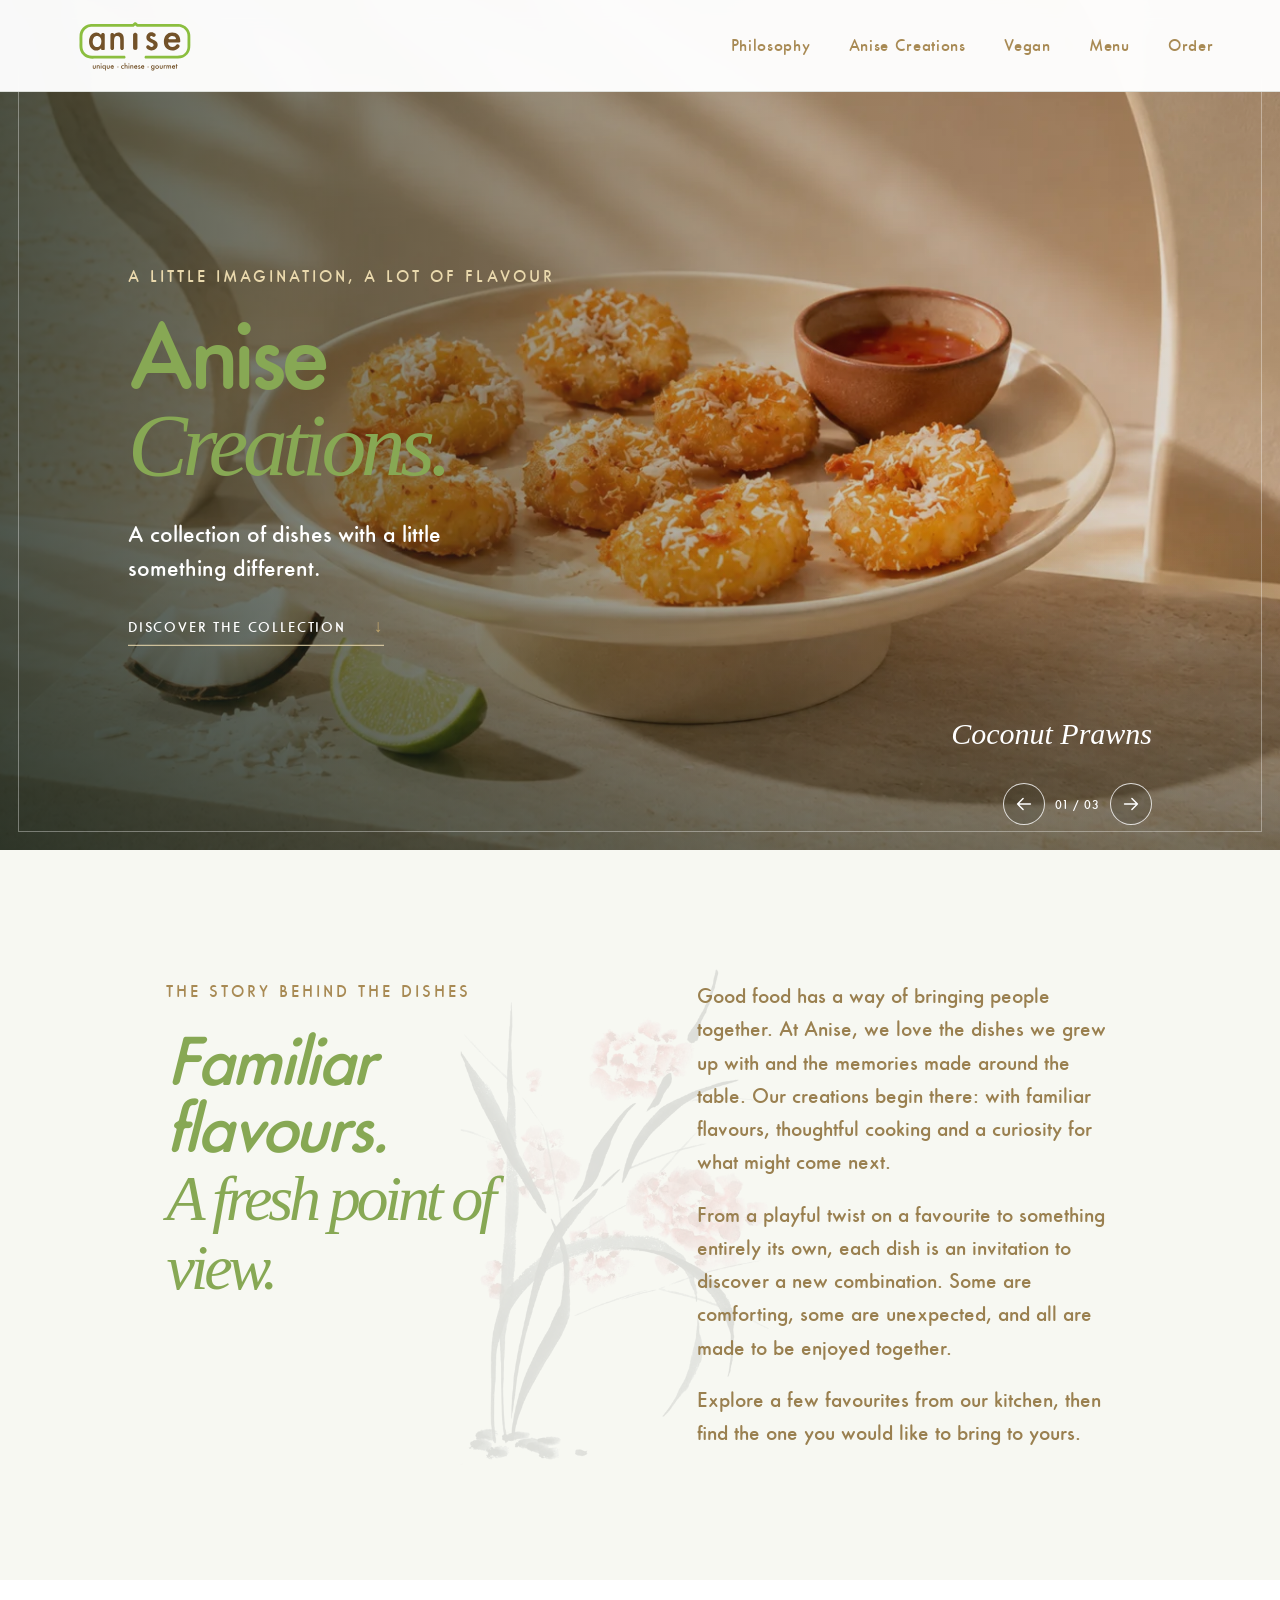
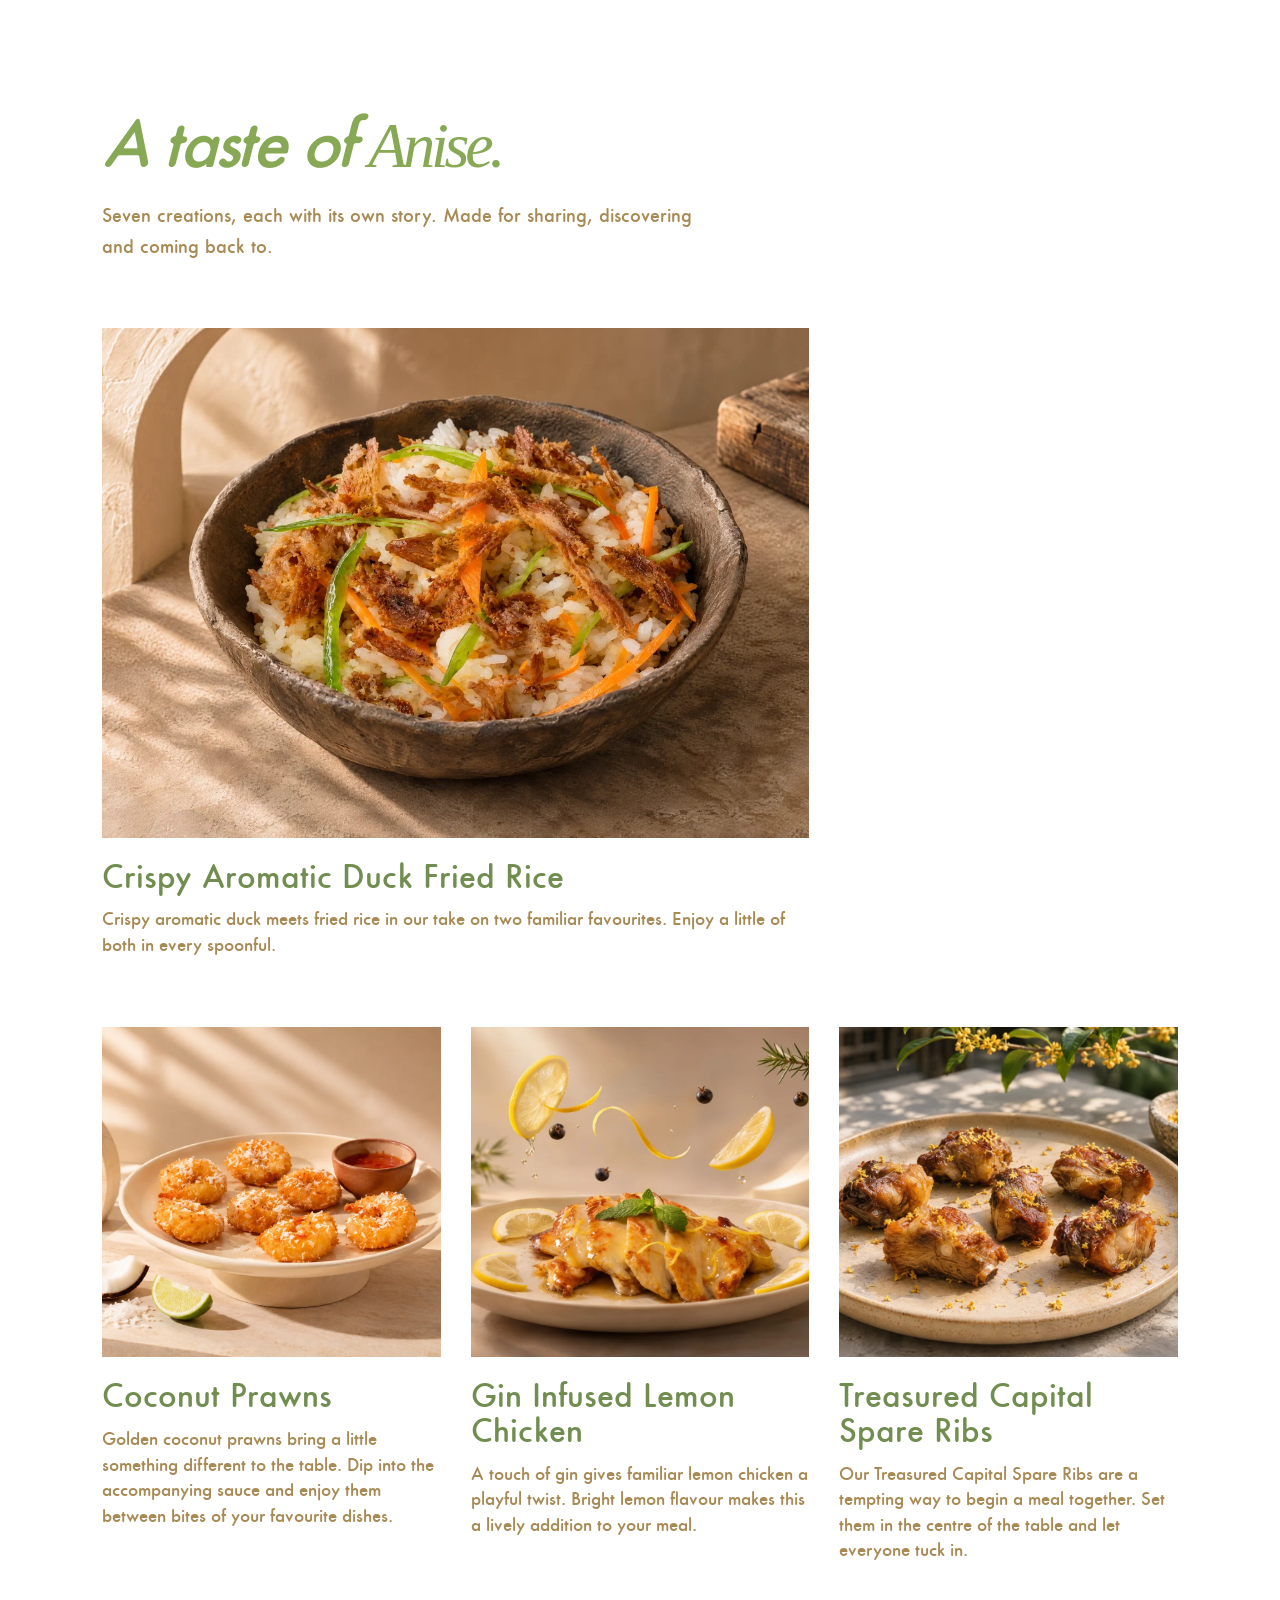
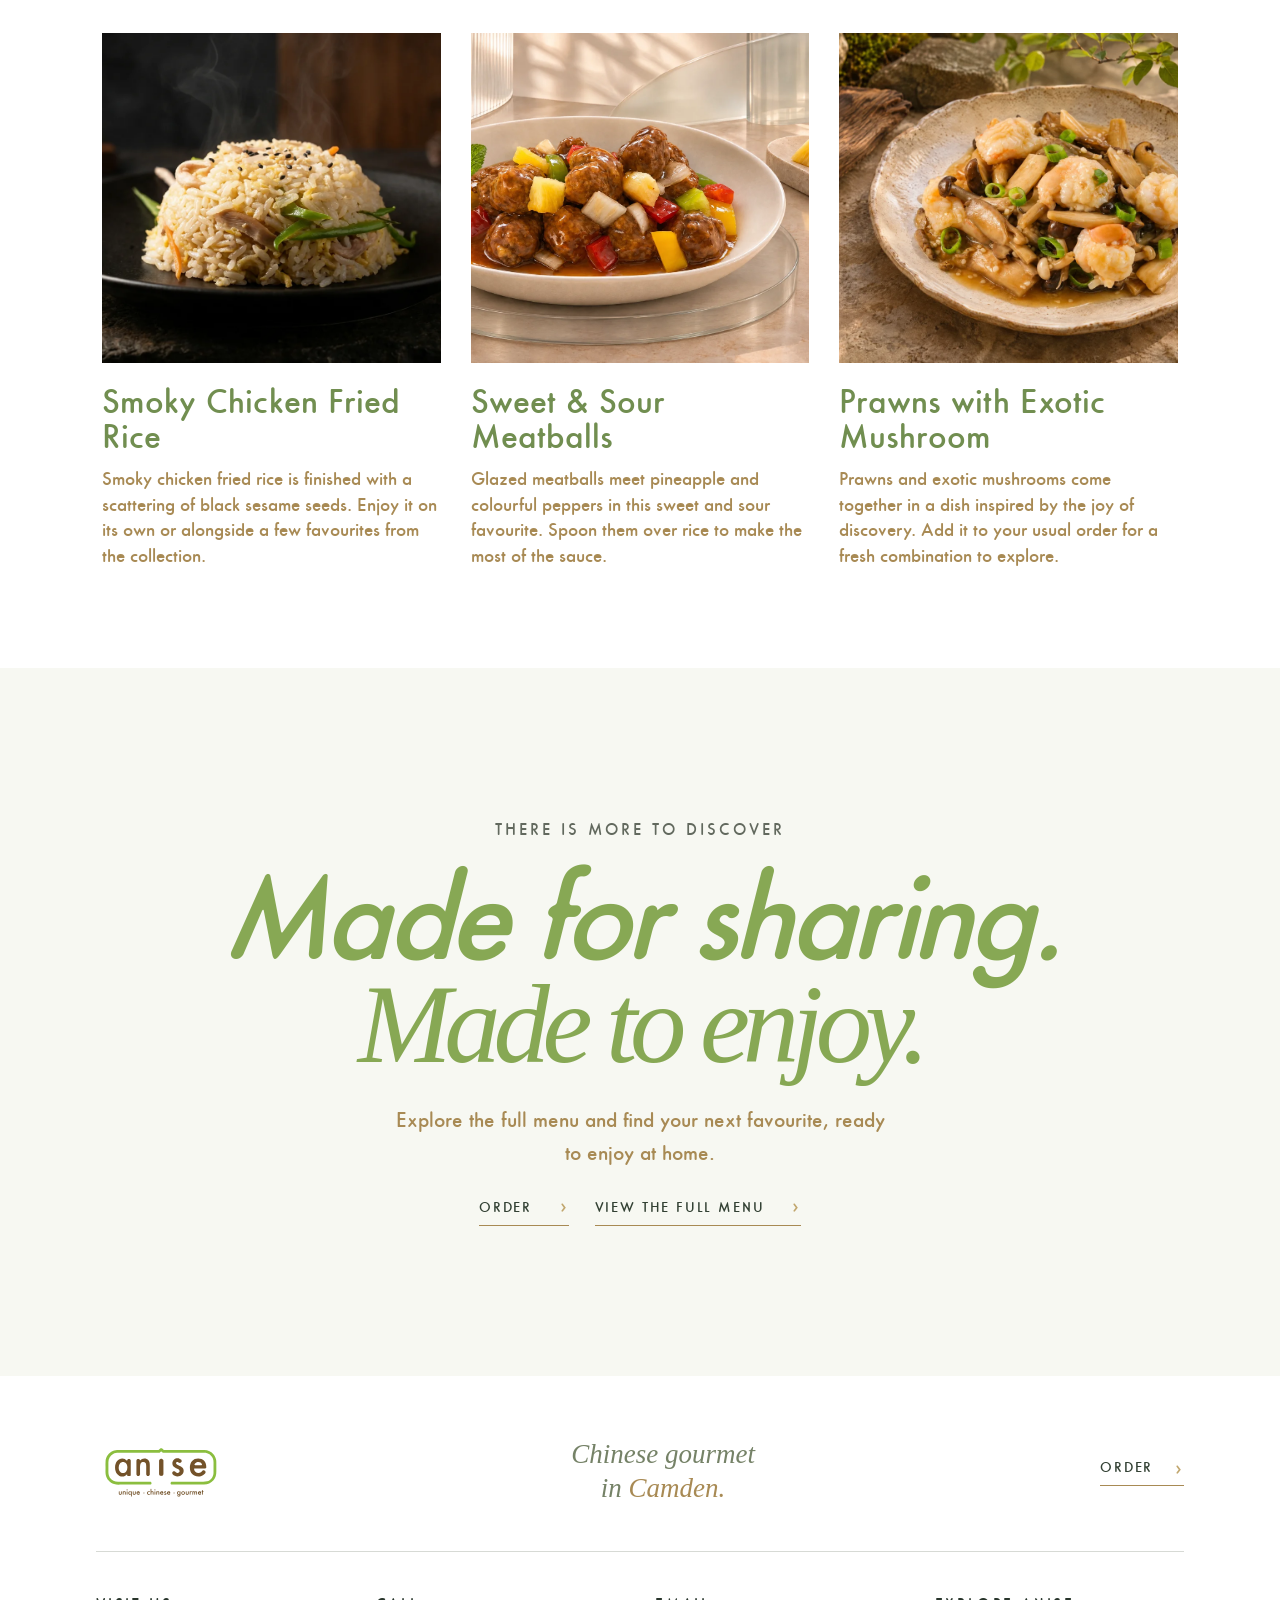
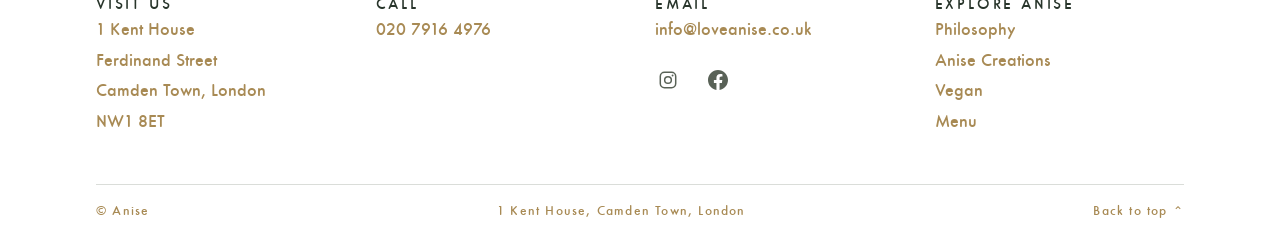
==== commit aa751c7a: "home page changes" ====
--- a/creations.html
+++ b/creations.html
@@ -1,4 +1,4 @@
-<!doctype html><html lang="en"><head><meta charset="utf-8"><meta name="viewport" content="width=device-width, initial-scale=1"><title>Anise Creations | Anise Chinese Gourmet</title><meta name="robots" content="noindex"><link rel="stylesheet" href="styles.css?v=tree20261105"><link rel="stylesheet" href="creations-hero-carousel.css?v=14"></head><body>
+<!doctype html><html lang="en"><head><meta charset="utf-8"><meta name="viewport" content="width=device-width, initial-scale=1"><title>Anise Creations | Anise Chinese Gourmet</title><meta name="robots" content="noindex"><link rel="stylesheet" href="styles.css?v=footer-social1"><link rel="stylesheet" href="creations-hero-carousel.css?v=14"></head><body>
   <a class="skip-link" href="#main-content">Skip to content</a>
   <header class="site-header"><a class="brand" href="/" aria-label="Anise home"><img src="public/images/anise-logo.svg?v=safari20261105" alt="Anise"></a><button class="menu-toggle" aria-expanded="false" aria-controls="site-nav" aria-label="Open menu"><span></span><span></span><span class="sr-only">Toggle menu</span></button><nav id="site-nav" class="site-nav" aria-label="Main navigation"><a href="philosophy">Philosophy</a><a href="creations" aria-current="page">Anise Creations</a><a href="vegan">Vegan</a><a href="menu">Menu</a><a href="order">Order</a></nav></header>
   <main id="main-content" class="mock-creations">
@@ -17,7 +17,7 @@
     </div></section>
     <section class="philosophy-closing"><p class="eyebrow">There is more to discover</p><h2>Made for sharing.<br><em>Made to enjoy.</em></h2><p>Explore the full menu and find your next favourite, ready to enjoy at home.</p><div class="hero-actions"><a class="text-link" href="order">Order <span aria-hidden="true">›</span></a><a class="text-link" href="menu">View the full menu <span aria-hidden="true">›</span></a></div></section>
   </main>
-  <footer class="site-footer" id="contact"><div class="footer-top"><a class="footer-brand" href="/"><img src="public/images/anise-logo.svg?v=safari20261105" alt="Anise"></a><p class="footer-signoff">Chinese gourmet<br>in <em>Camden.</em></p><a class="footer-book" href="order">Order <span aria-hidden="true">›</span></a></div><div class="footer-columns"><div><span class="eyebrow">Visit us</span><p><a href="https://www.google.com/maps/place/Anise/@51.543542,-0.1493365,17z/data=!4m14!1m7!3m6!1s0x48761ae457307899:0x97aa465f1cd230d9!2sKent+House!8m2!3d51.543542!4d-0.1493365!16s%2Fg%2F11hcdwcnl1!3m5!1s0x48761ae45a07d761:0x535e19f537a3840d!8m2!3d51.5434592!4d-0.1492259!16s%2Fg%2F11b807b5xr?entry=ttu&amp;g_ep=EgoyMDI2MTAyMC4wIKXMDSoASAFQAw%3D%3D">1 Kent House<br>Ferdinand Street<br>Camden Town, London<br>NW1 8ET</a></p></div><div><span class="eyebrow">Call</span><p><a href="tel:+442079164976">020 7916 4976</a></p></div><div><span class="eyebrow">Email</span><p><a href="mailto:info@loveanise.co.uk">info@loveanise.co.uk</a></p></div><div><span class="eyebrow">Explore Anise</span><p><a href="philosophy">Philosophy</a><br><a href="creations">Anise Creations</a><br><a href="vegan">Vegan</a><br><a href="menu">Menu</a></p></div></div><div class="footer-bottom"><span>© Anise</span><span>1 Kent House, Camden Town, London</span><div><a href="https://www.instagram.com/">Instagram ›</a><a href="#main-content">Back to top ⌃</a></div></div></footer>
+  <footer class="site-footer" id="contact"><div class="footer-top"><a class="footer-brand" href="/"><img src="public/images/anise-logo.svg?v=safari20261105" alt="Anise"></a><p class="footer-signoff">Chinese gourmet<br>in <em>Camden.</em></p><a class="footer-book" href="order">Order <span aria-hidden="true">›</span></a></div><div class="footer-columns"><div><span class="eyebrow">Visit us</span><p><a href="https://www.google.com/maps/place/Anise/@51.543542,-0.1493365,17z/data=!4m14!1m7!3m6!1s0x48761ae457307899:0x97aa465f1cd230d9!2sKent+House!8m2!3d51.543542!4d-0.1493365!16s%2Fg%2F11hcdwcnl1!3m5!1s0x48761ae45a07d761:0x535e19f537a3840d!8m2!3d51.5434592!4d-0.1492259!16s%2Fg%2F11b807b5xr?entry=ttu&amp;g_ep=EgoyMDI2MTAyMC4wIKXMDSoASAFQAw%3D%3D">1 Kent House<br>Ferdinand Street<br>Camden Town, London<br>NW1 8ET</a></p></div><div><span class="eyebrow">Call</span><p><a href="tel:+442079164976">020 7916 4976</a></p></div><div><span class="eyebrow">Email</span><p><a href="mailto:info@loveanise.co.uk">info@loveanise.co.uk</a></p><nav class="footer-social" aria-label="Anise social media"><a href="https://www.instagram.com/i_love_anise/" target="_blank" rel="noopener noreferrer" aria-label="Anise on Instagram (opens in a new tab)"><svg viewBox="0 0 24 24" aria-hidden="true" focusable="false" fill="none"><rect x="2.75" y="2.75" width="18.5" height="18.5" rx="5" stroke="currentColor" stroke-width="1.8"/><circle cx="12" cy="12" r="4" stroke="currentColor" stroke-width="1.8"/><circle cx="17.5" cy="6.5" r="1.15" fill="currentColor"/></svg></a><a href="https://www.facebook.com/iloveanise" target="_blank" rel="noopener noreferrer" aria-label="Anise on Facebook (opens in a new tab)"><svg viewBox="0 0 24 24" aria-hidden="true" focusable="false"><path fill="currentColor" d="M24 12.073C24 5.405 18.627 0 12 0S0 5.405 0 12.073C0 18.1 4.388 23.09 10.125 24v-8.438H7.078v-3.489h3.047V9.412c0-3.026 1.792-4.697 4.532-4.697 1.312 0 2.686.235 2.686.235v2.968h-1.512c-1.49 0-1.956.93-1.956 1.886v2.265h3.328l-.532 3.49h-2.796V24C19.612 23.09 24 18.1 24 12.073Z"/></svg></a></nav></div><div><span class="eyebrow">Explore Anise</span><p><a href="philosophy">Philosophy</a><br><a href="creations">Anise Creations</a><br><a href="vegan">Vegan</a><br><a href="menu">Menu</a></p></div></div><div class="footer-bottom"><span>© Anise</span><span>1 Kent House, Camden Town, London</span><div><a href="#main-content">Back to top ⌃</a></div></div></footer>
   <script>const toggle=document.querySelector('.menu-toggle'),nav=document.querySelector('.site-nav');toggle.addEventListener('click',()=>{const open=toggle.getAttribute('aria-expanded')==='true';toggle.setAttribute('aria-expanded',String(!open));nav.classList.toggle('is-open',!open);toggle.setAttribute('aria-label',open?'Open menu':'Close menu');document.body.classList.toggle('menu-open',!open)});document.addEventListener('keydown',event=>{if(event.key==='Escape'&&toggle.getAttribute('aria-expanded')==='true'){toggle.click();toggle.focus()}});nav.querySelectorAll('a').forEach(link=>link.addEventListener('click',()=>{toggle.setAttribute('aria-expanded','false');toggle.setAttribute('aria-label','Open menu');nav.classList.remove('is-open');document.body.classList.remove('menu-open')}));</script>
 <script>
 const heroSlides=[...document.querySelectorAll('.hero-carousel-slide')];let heroIndex=0;const heroCount=document.querySelector('.hero-count');function showHero(index){heroIndex=(index+heroSlides.length)%heroSlides.length;heroSlides.forEach((slide,i)=>{slide.hidden=i!==heroIndex;slide.classList.toggle('is-active',i===heroIndex)});heroCount.textContent=String(heroIndex+1).padStart(2,'0')+' / '+String(heroSlides.length).padStart(2,'0')};const heroCarousel=document.querySelector('.hero-carousel');const motionPreference=window.matchMedia('(prefers-reduced-motion: reduce)');let heroTimer;function startHero(){clearInterval(heroTimer);if(!motionPreference.matches&&!document.hidden)heroTimer=setInterval(()=>showHero(heroIndex+1),5000)}function pauseHero(){clearInterval(heroTimer)}document.querySelector('.hero-prev').addEventListener('click',()=>{showHero(heroIndex-1);startHero()});document.querySelector('.hero-next').addEventListener('click',()=>{showHero(heroIndex+1);startHero()});heroCarousel.addEventListener('mouseenter',pauseHero);heroCarousel.addEventListener('mouseleave',startHero);heroCarousel.addEventListener('focusin',pauseHero);heroCarousel.addEventListener('focusout',event=>{if(!heroCarousel.contains(event.relatedTarget))startHero()});document.addEventListener('visibilitychange',()=>document.hidden?pauseHero():startHero());motionPreference.addEventListener('change',startHero);startHero();
--- a/styles.css
+++ b/styles.css
@@ -84,9 +84,11 @@
 .philosophy-section .food-image:after,.experience-section .experience-image:after,.chef-section .chef-photo:after,.careers-section .careers-art:after{content:"";position:absolute;z-index:-1;inset:14px -14px -14px 14px;border:1px solid #a8b38f;pointer-events:none}
 .philosophy-section .food-image img,.experience-section .experience-image img,.chef-section .chef-photo img,.careers-section .careers-art img{position:relative;z-index:1}
 .creations-section .more-tile{isolation:isolate}
+.creations-section .tile-index{display:none}
 .creations-section .more-tile:before{content:"";position:absolute;z-index:2;inset:10px;border:1px solid rgba(255,255,255,.72);pointer-events:none}
 @media(max-width:600px){.philosophy-section .food-image:after,.experience-section .experience-image:after,.chef-section .chef-photo:after,.careers-section .careers-art:after{inset:10px -10px -10px 10px}}
 .hero-mark{width:min(525px,99vw)}
+body.home-page.hero-intro-loading .hero-intro{visibility:hidden}
 @media(max-width:600px){.hero-mark{width:min(420px,100vw)}}
 .creations-section{grid-template-columns:repeat(3,minmax(0,1fr));align-items:stretch}
 .creations-section .more-heading{grid-column:1/-1;grid-row:2;display:grid;grid-template-columns:1fr auto;column-gap:30px;align-items:end;padding:36px 0 0}
@@ -217,3 +219,37 @@
 /* The menu has no scrolling plum section. */
 .menu-page::before{content:none}
 .menu-document .menu-live-status:empty{display:none}
+
+/* Homepage social feature: editorial copy above a wide photograph. */
+.home-page .careers-section{display:flex;flex-direction:column;align-items:center;gap:clamp(42px,5.5vw,72px);padding:clamp(90px,9vw,132px) 8% clamp(90px,10vw,144px)}
+.home-page .careers-section .careers-copy{display:grid;grid-template-columns:minmax(0,1.15fr) minmax(0,.85fr);column-gap:clamp(44px,6vw,110px);width:100%;max-width:1200px;padding:0;align-self:auto}
+.home-page .careers-section .careers-copy>.eyebrow{grid-column:1/-1;margin:0 0 18px}
+.home-page .careers-section .careers-copy h2{grid-column:1;grid-row:2/4;align-self:center;max-width:650px;margin:0;font-size:clamp(48px,5.4vw,78px);line-height:1.04}
+.home-page .careers-section .careers-copy>p:not(.eyebrow){grid-column:2;grid-row:2;align-self:end;max-width:410px;margin:0 0 22px}
+.home-page .careers-section .careers-social{grid-column:2;grid-row:3;display:flex;flex-wrap:wrap;gap:14px 28px;align-self:start}
+.home-page .careers-section .careers-social a{display:inline-flex;align-items:center;gap:11px;min-width:152px;min-height:44px;padding:8px 0;border-bottom:1px solid #a88a54;color:#334134;font-size:14px;letter-spacing:.06em}
+.home-page .careers-section .careers-social a:hover,.home-page .careers-section .careers-social a:focus-visible{color:#627e39;border-color:#627e39}
+.home-page .careers-section .careers-social a:focus-visible{outline:2px solid #627e39;outline-offset:4px}
+.home-page .careers-section .careers-social svg{width:22px;height:22px;flex:none}
+.home-page .careers-section .careers-art{grid-column:auto;grid-row:auto;width:100%;max-width:1200px;height:auto;min-height:0;aspect-ratio:2688/1520;margin:0;align-self:auto}
+.home-page .careers-section .careers-art img{object-position:center}
+@media(max-width:800px){
+  .home-page .careers-section .careers-copy{display:block}
+  .home-page .careers-section .careers-copy h2{max-width:650px;margin:0 0 22px;font-size:clamp(46px,7vw,64px)}
+  .home-page .careers-section .careers-copy>p:not(.eyebrow){max-width:580px;margin:0 0 22px}
+}
+@media(max-width:600px){
+  .home-page .careers-section{gap:32px;padding:82px 8% 96px}
+  .home-page .careers-section .careers-copy h2{font-size:clamp(42px,10vw,54px)}
+  .home-page .careers-section .careers-social{gap:12px 18px}
+  .home-page .careers-section .careers-social a{flex:1 1 135px;min-width:135px}
+  .home-page .careers-section .careers-art{aspect-ratio:4/3}
+  .home-page .careers-section .careers-art img{object-position:65% 50%}
+}
+
+/* Footer social links sit with the contact details on every main page. */
+.site-footer .footer-social{display:flex;align-items:center;gap:6px;margin:13px 0 0 -9px}
+.site-footer .footer-social a{display:inline-flex;align-items:center;justify-content:center;width:44px;height:44px;border:1px solid transparent;border-radius:50%;color:#596257;transition:color .2s ease,border-color .2s ease}
+.site-footer .footer-social a:hover,.site-footer .footer-social a:focus-visible{color:#334134;border-color:#a88a54}
+.site-footer .footer-social a:focus-visible{outline:2px solid #334134;outline-offset:2px}
+.site-footer .footer-social svg{display:block;width:20px;height:20px}
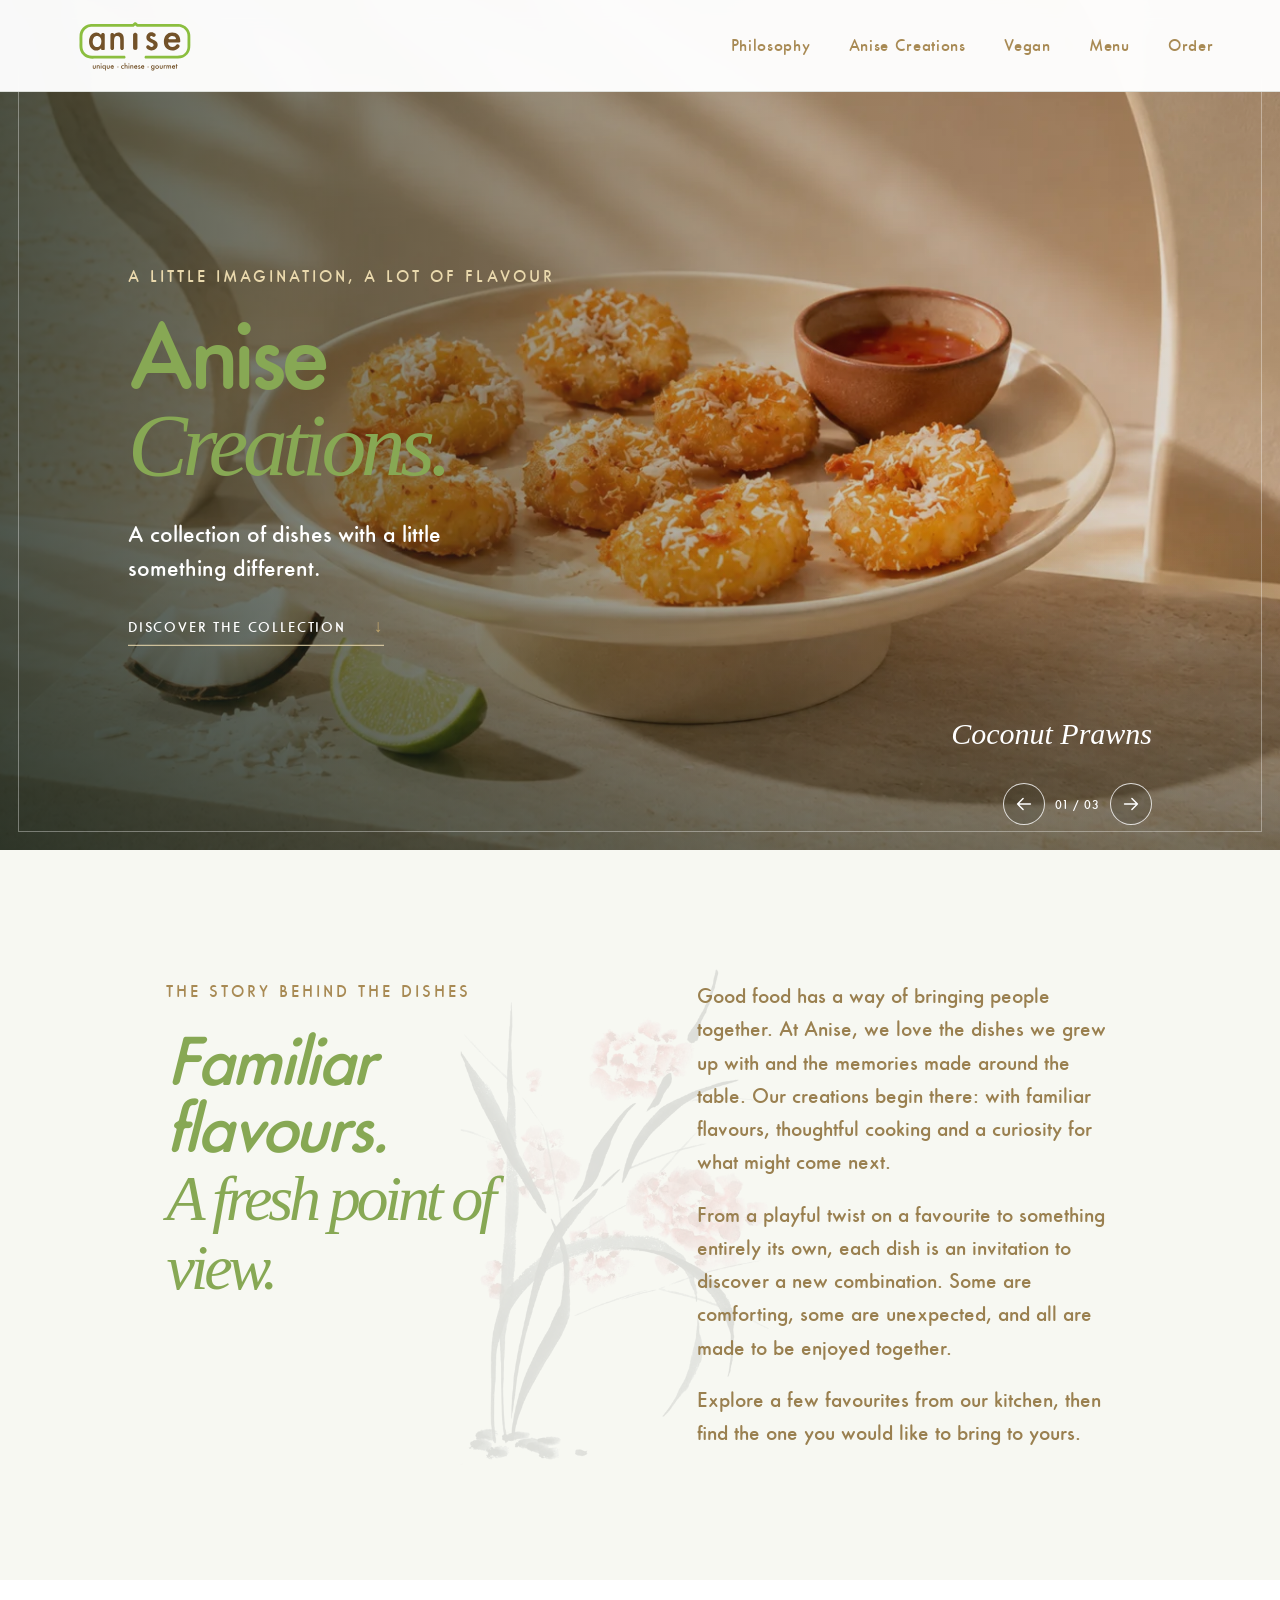
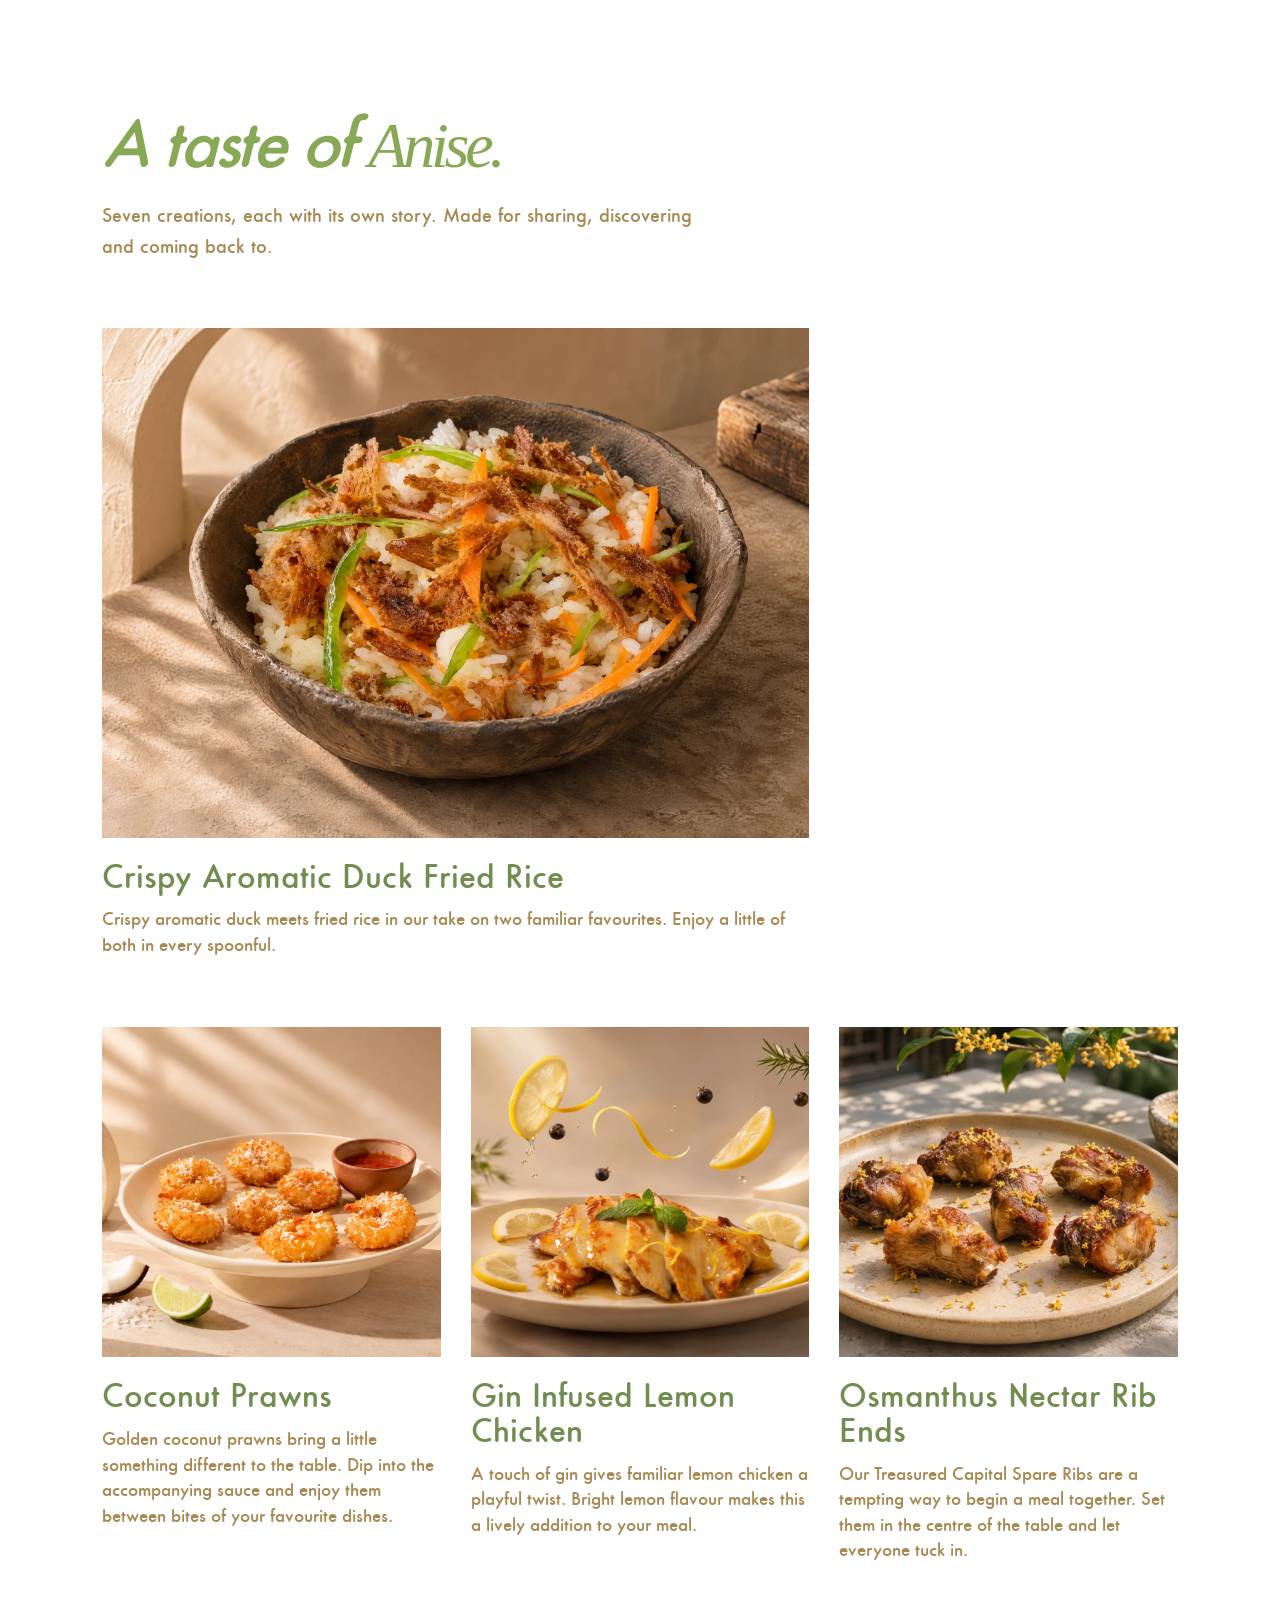
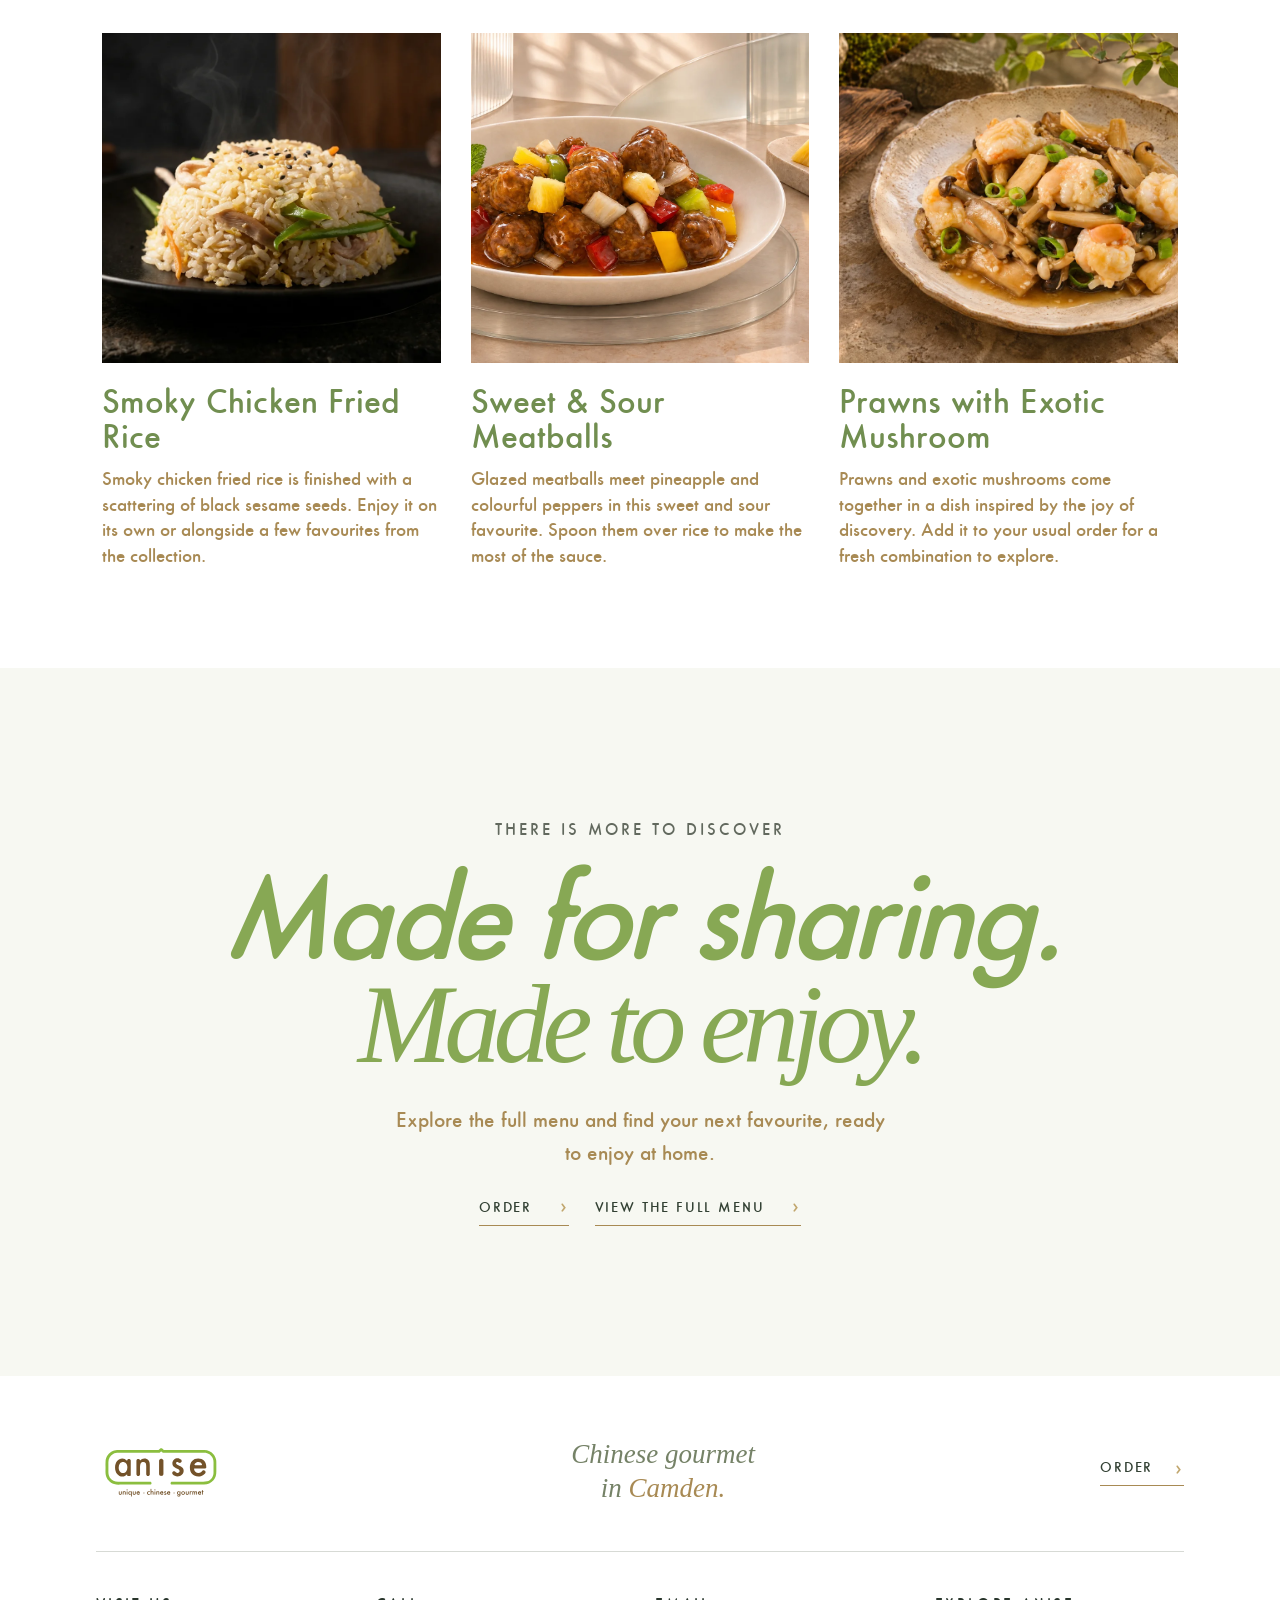
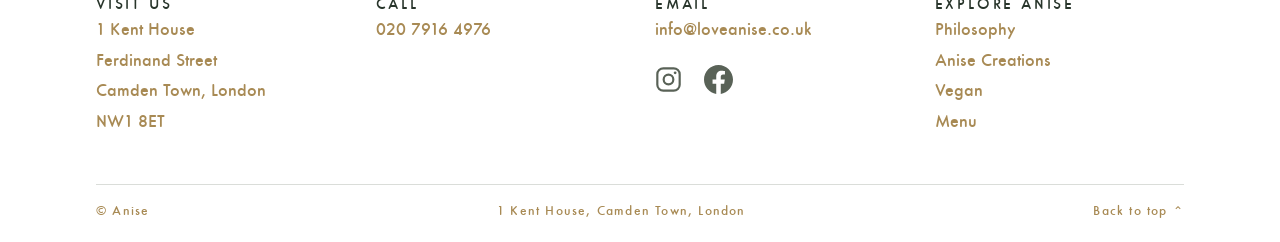
==== commit 300c922c: "other pages updates" ====
--- a/creations.html
+++ b/creations.html
@@ -1,4 +1,4 @@
-<!doctype html><html lang="en"><head><meta charset="utf-8"><meta name="viewport" content="width=device-width, initial-scale=1"><title>Anise Creations | Anise Chinese Gourmet</title><meta name="robots" content="noindex"><link rel="stylesheet" href="styles.css?v=footer-social1"><link rel="stylesheet" href="creations-hero-carousel.css?v=14"></head><body>
+<!doctype html><html lang="en"><head><meta charset="utf-8"><meta name="viewport" content="width=device-width, initial-scale=1"><title>Anise Creations | Anise Chinese Gourmet</title><meta name="robots" content="noindex"><link rel="stylesheet" href="styles.css?v=footer-social2"><link rel="stylesheet" href="creations-hero-carousel.css?v=14"></head><body>
   <a class="skip-link" href="#main-content">Skip to content</a>
   <header class="site-header"><a class="brand" href="/" aria-label="Anise home"><img src="public/images/anise-logo.svg?v=safari20261105" alt="Anise"></a><button class="menu-toggle" aria-expanded="false" aria-controls="site-nav" aria-label="Open menu"><span></span><span></span><span class="sr-only">Toggle menu</span></button><nav id="site-nav" class="site-nav" aria-label="Main navigation"><a href="philosophy">Philosophy</a><a href="creations" aria-current="page">Anise Creations</a><a href="vegan">Vegan</a><a href="menu">Menu</a><a href="order">Order</a></nav></header>
   <main id="main-content" class="mock-creations">
@@ -10,7 +10,7 @@
       <article id="duck-rice" class="mock-dish mock-dish-large"><button type="button" class="mock-photo" aria-haspopup="dialog" aria-label="Enlarge Crispy Aromatic Duck Fried Rice"><img src="public/images/creations-duck-rice.webp" alt="" loading="lazy"></button><div class="mock-dish-title"><h3>Crispy Aromatic Duck Fried Rice</h3></div><p>Crispy aromatic duck meets fried rice in our take on two familiar favourites. Enjoy a little of both in every spoonful.</p></article>
       <article id="coconut-prawns" class="mock-dish mock-offset"><button type="button" class="mock-photo" aria-haspopup="dialog" aria-label="Enlarge Coconut Prawns"><img src="public/images/creations-coconut-prawns.webp" alt="" loading="lazy"></button><div class="mock-dish-title"><h3>Coconut Prawns</h3></div><p>Golden coconut prawns bring a little something different to the table. Dip into the accompanying sauce and enjoy them between bites of your favourite dishes.</p></article>
       <article id="lemon-chicken" class="mock-dish"><button type="button" class="mock-photo" aria-haspopup="dialog" aria-label="Enlarge Gin Infused Lemon Chicken"><img src="public/images/creations-lemon-chicken.webp" alt="" loading="lazy"></button><div class="mock-dish-title"><h3>Gin Infused Lemon Chicken</h3></div><p>A touch of gin gives familiar lemon chicken a playful twist. Bright lemon flavour makes this a lively addition to your meal.</p></article>
-      <article id="ribs" class="mock-dish"><button type="button" class="mock-photo" aria-haspopup="dialog" aria-label="Enlarge Treasured Capital Spare Ribs"><img src="public/images/creations-ribs.webp" alt="" loading="lazy"></button><div class="mock-dish-title"><h3>Treasured Capital Spare Ribs</h3></div><p>Our Treasured Capital Spare Ribs are a tempting way to begin a meal together. Set them in the centre of the table and let everyone tuck in.</p></article>
+      <article id="ribs" class="mock-dish"><button type="button" class="mock-photo" aria-haspopup="dialog" aria-label="Enlarge Osmanthus Nectar Rib Ends"><img src="public/images/creations-ribs.webp" alt="" loading="lazy"></button><div class="mock-dish-title"><h3>Osmanthus Nectar Rib Ends</h3></div><p>Our Treasured Capital Spare Ribs are a tempting way to begin a meal together. Set them in the centre of the table and let everyone tuck in.</p></article>
       <article id="smoky-rice" class="mock-dish"><button type="button" class="mock-photo" aria-haspopup="dialog" aria-label="Enlarge Smoky Chicken Fried Rice"><img src="public/images/creations-smoky-rice.webp" alt="" loading="lazy"></button><div class="mock-dish-title"><h3>Smoky Chicken Fried Rice</h3></div><p>Smoky chicken fried rice is finished with a scattering of black sesame seeds. Enjoy it on its own or alongside a few favourites from the collection.</p></article>
       <article id="meatballs" class="mock-dish"><button type="button" class="mock-photo" aria-haspopup="dialog" aria-label="Enlarge Sweet &amp; Sour Meatballs"><img src="public/images/creations-meatballs.webp" alt="" loading="lazy"></button><div class="mock-dish-title"><h3>Sweet &amp; Sour Meatballs</h3></div><p>Glazed meatballs meet pineapple and colourful peppers in this sweet and sour favourite. Spoon them over rice to make the most of the sauce.</p></article>
       <article id="prawn-mushroom" class="mock-dish"><button type="button" class="mock-photo" aria-haspopup="dialog" aria-label="Enlarge Prawns with Exotic Mushroom"><img src="public/images/creations-prawn-mushroom.webp" alt="" loading="lazy"></button><div class="mock-dish-title"><h3>Prawns with Exotic Mushroom</h3></div><p>Prawns and exotic mushrooms come together in a dish inspired by the joy of discovery. Add it to your usual order for a fresh combination to explore.</p></article>
--- a/styles.css
+++ b/styles.css
@@ -252,4 +252,13 @@
 .site-footer .footer-social a{display:inline-flex;align-items:center;justify-content:center;width:44px;height:44px;border:1px solid transparent;border-radius:50%;color:#596257;transition:color .2s ease,border-color .2s ease}
 .site-footer .footer-social a:hover,.site-footer .footer-social a:focus-visible{color:#334134;border-color:#a88a54}
 .site-footer .footer-social a:focus-visible{outline:2px solid #334134;outline-offset:2px}
-.site-footer .footer-social svg{display:block;width:20px;height:20px}
+.site-footer .footer-social svg{display:block;width:29px;height:29px}
+
+.vegan-page .vegan-editorial{display:grid;grid-template-columns:minmax(0,.9fr) minmax(0,1.1fr);align-items:center;gap:clamp(48px,7vw,110px);max-width:1320px;margin:0 auto;padding:clamp(90px,10vw,140px) 8%}
+.vegan-editorial-image{max-width:520px;aspect-ratio:1577/890;position:relative}
+.vegan-editorial-image:after{content:"";position:absolute;inset:12px -12px -12px 12px;border:1px solid #a8b38f;pointer-events:none}
+.vegan-editorial-image img{position:relative;z-index:1;width:100%;height:100%;object-fit:cover}
+.vegan-editorial-copy{max-width:560px}
+.vegan-editorial-copy h2{font-size:clamp(46px,4.5vw,68px);line-height:1.04;color:var(--copper)}
+.vegan-editorial-copy>p:not(.eyebrow){font:18px/1.7 var(--sans);color:var(--copper);margin:24px 0 0}
+@media(max-width:700px){.vegan-page .vegan-editorial{grid-template-columns:1fr;gap:42px;padding:85px 8%}.vegan-editorial-image{width:100%;max-width:none}.vegan-editorial-copy h2{font-size:clamp(44px,10vw,58px)}}
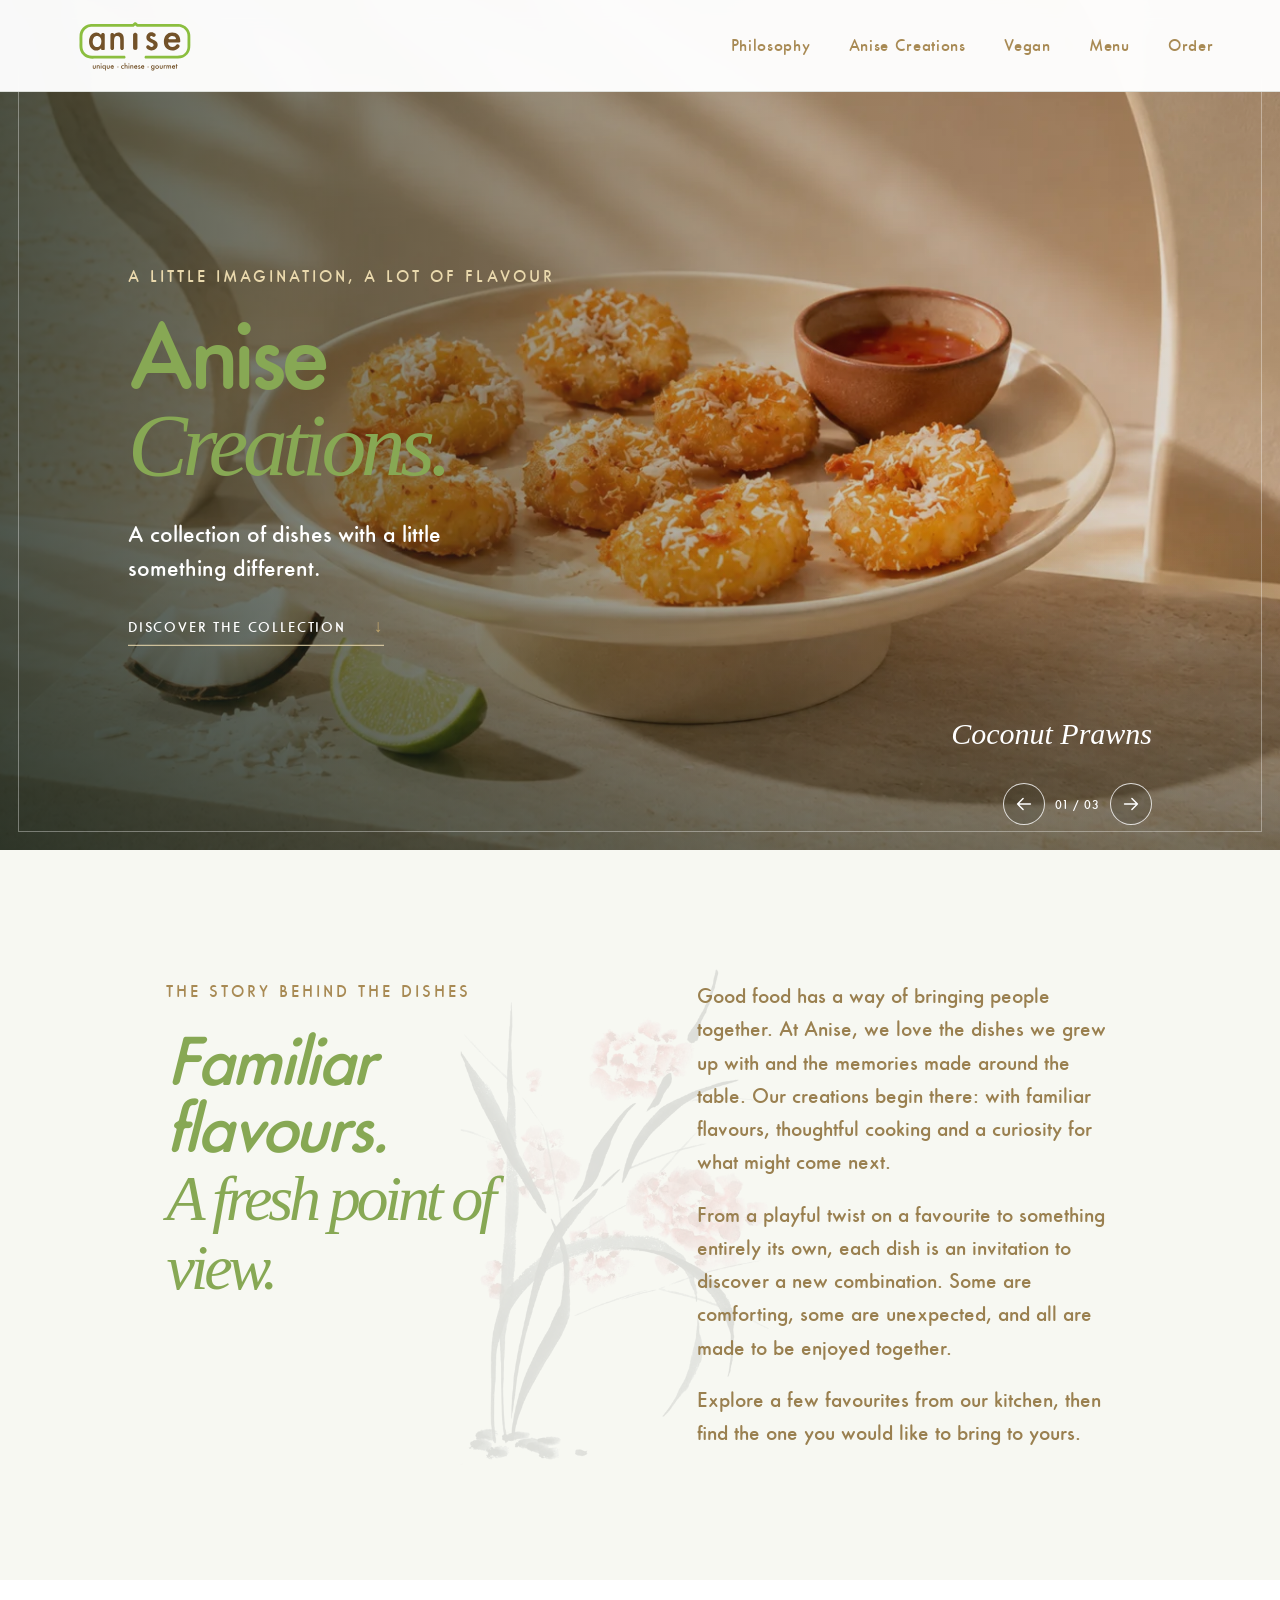
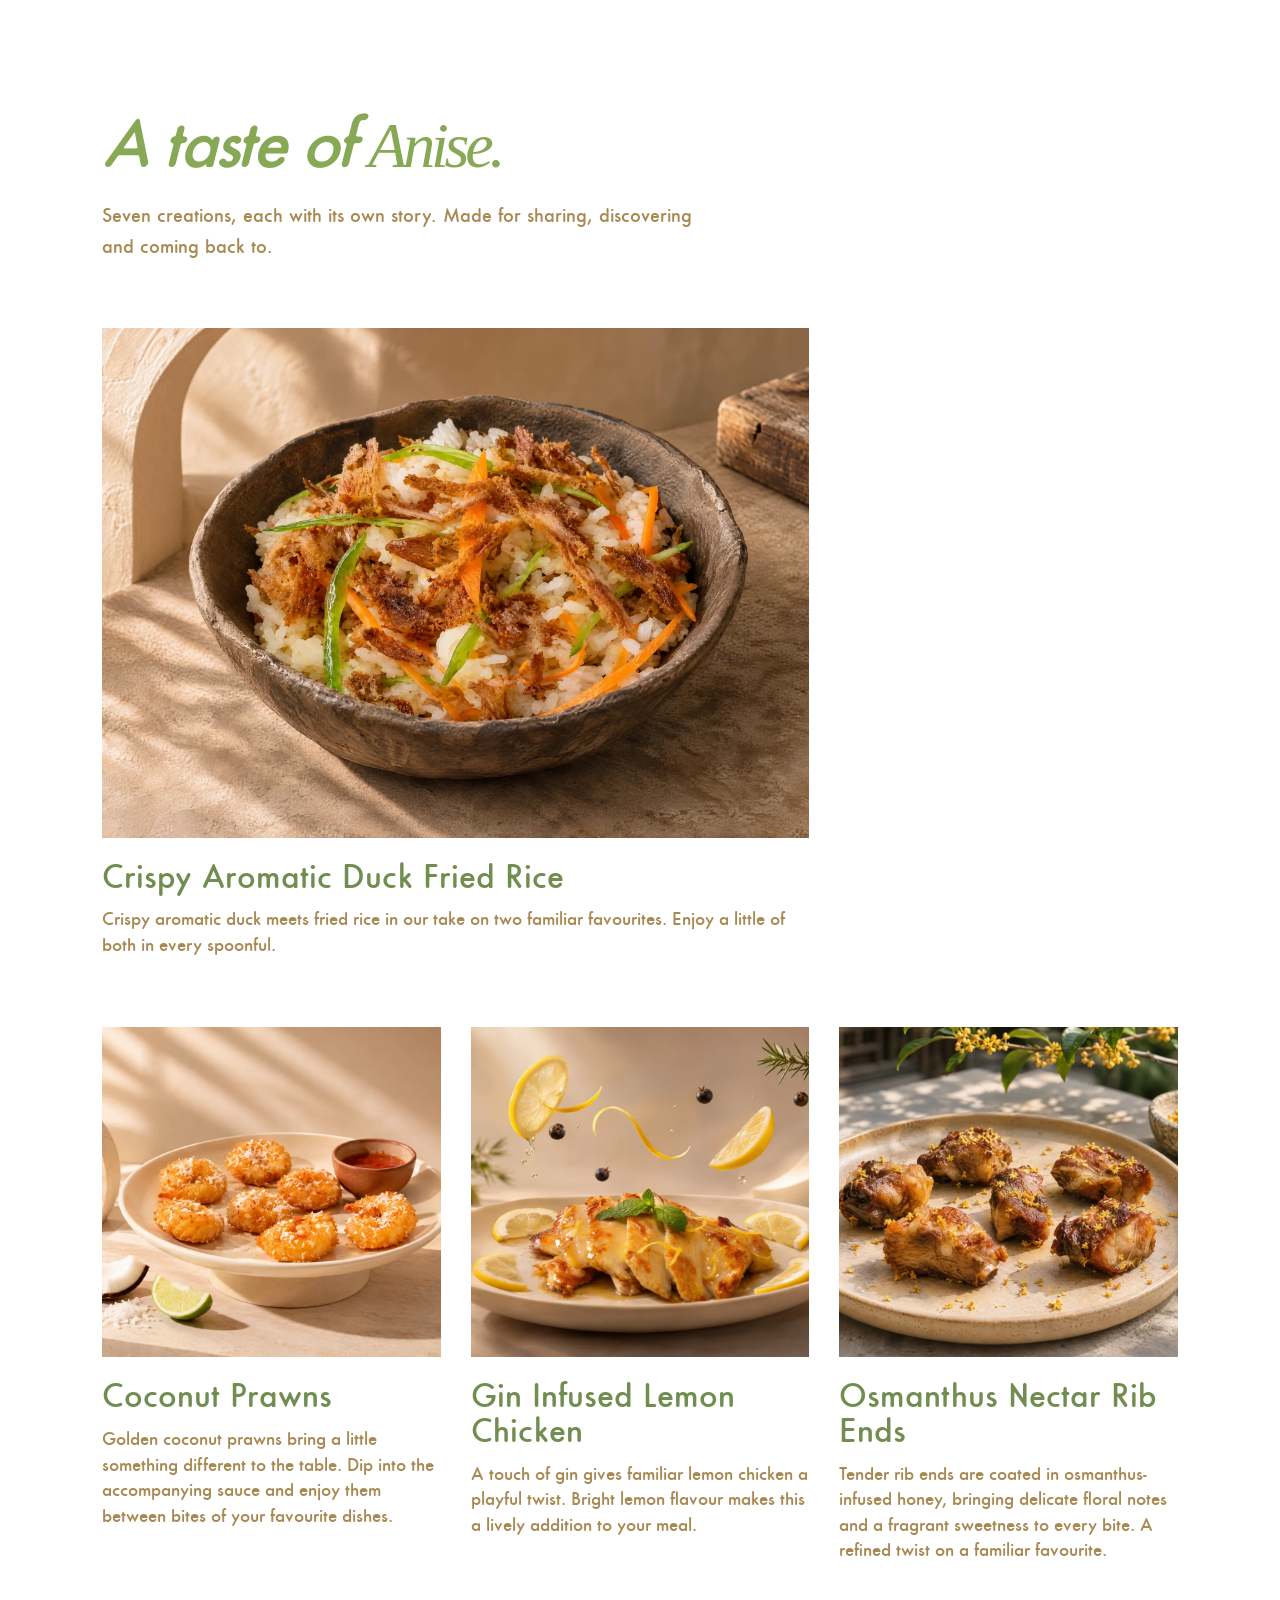
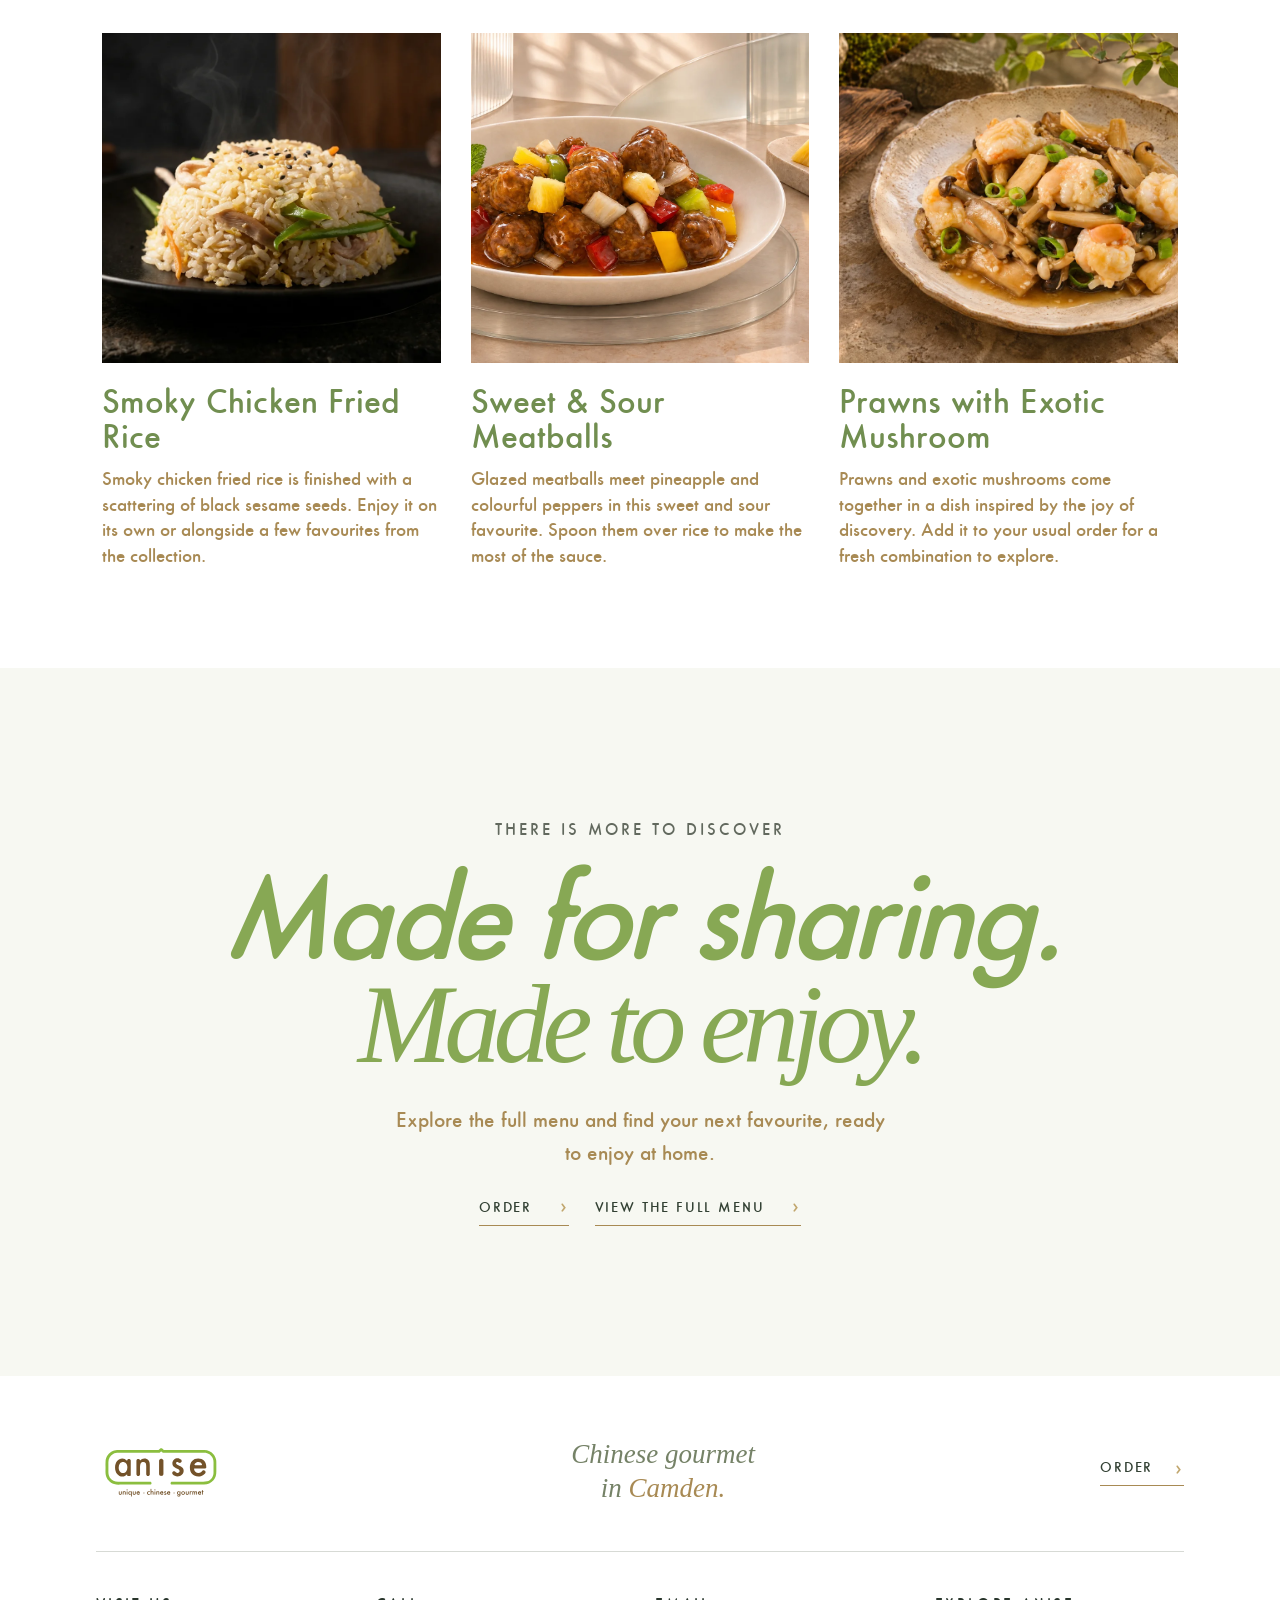
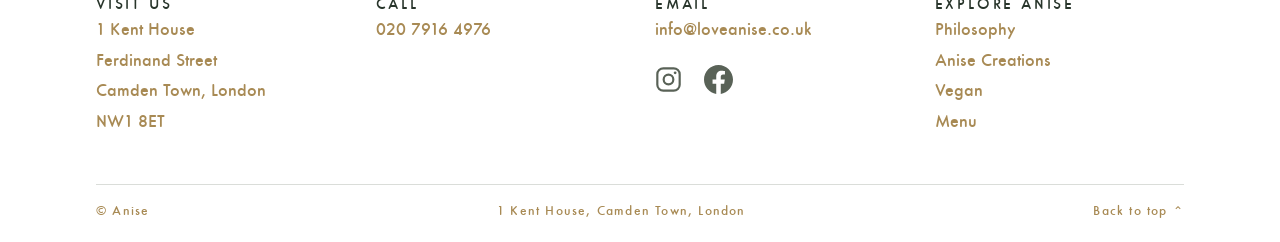
==== commit b54c4bed: "minor site fixes" ====
--- a/creations.html
+++ b/creations.html
@@ -10,7 +10,7 @@
       <article id="duck-rice" class="mock-dish mock-dish-large"><button type="button" class="mock-photo" aria-haspopup="dialog" aria-label="Enlarge Crispy Aromatic Duck Fried Rice"><img src="public/images/creations-duck-rice.webp" alt="" loading="lazy"></button><div class="mock-dish-title"><h3>Crispy Aromatic Duck Fried Rice</h3></div><p>Crispy aromatic duck meets fried rice in our take on two familiar favourites. Enjoy a little of both in every spoonful.</p></article>
       <article id="coconut-prawns" class="mock-dish mock-offset"><button type="button" class="mock-photo" aria-haspopup="dialog" aria-label="Enlarge Coconut Prawns"><img src="public/images/creations-coconut-prawns.webp" alt="" loading="lazy"></button><div class="mock-dish-title"><h3>Coconut Prawns</h3></div><p>Golden coconut prawns bring a little something different to the table. Dip into the accompanying sauce and enjoy them between bites of your favourite dishes.</p></article>
       <article id="lemon-chicken" class="mock-dish"><button type="button" class="mock-photo" aria-haspopup="dialog" aria-label="Enlarge Gin Infused Lemon Chicken"><img src="public/images/creations-lemon-chicken.webp" alt="" loading="lazy"></button><div class="mock-dish-title"><h3>Gin Infused Lemon Chicken</h3></div><p>A touch of gin gives familiar lemon chicken a playful twist. Bright lemon flavour makes this a lively addition to your meal.</p></article>
-      <article id="ribs" class="mock-dish"><button type="button" class="mock-photo" aria-haspopup="dialog" aria-label="Enlarge Osmanthus Nectar Rib Ends"><img src="public/images/creations-ribs.webp" alt="" loading="lazy"></button><div class="mock-dish-title"><h3>Osmanthus Nectar Rib Ends</h3></div><p>Our Treasured Capital Spare Ribs are a tempting way to begin a meal together. Set them in the centre of the table and let everyone tuck in.</p></article>
+      <article id="ribs" class="mock-dish"><button type="button" class="mock-photo" aria-haspopup="dialog" aria-label="Enlarge Osmanthus Nectar Rib Ends"><img src="public/images/creations-ribs.webp" alt="" loading="lazy"></button><div class="mock-dish-title"><h3>Osmanthus Nectar Rib Ends</h3></div><p>Tender rib ends are coated in osmanthus-infused honey, bringing delicate floral notes and a fragrant sweetness to every bite. A refined twist on a familiar favourite.</p></article>
       <article id="smoky-rice" class="mock-dish"><button type="button" class="mock-photo" aria-haspopup="dialog" aria-label="Enlarge Smoky Chicken Fried Rice"><img src="public/images/creations-smoky-rice.webp" alt="" loading="lazy"></button><div class="mock-dish-title"><h3>Smoky Chicken Fried Rice</h3></div><p>Smoky chicken fried rice is finished with a scattering of black sesame seeds. Enjoy it on its own or alongside a few favourites from the collection.</p></article>
       <article id="meatballs" class="mock-dish"><button type="button" class="mock-photo" aria-haspopup="dialog" aria-label="Enlarge Sweet &amp; Sour Meatballs"><img src="public/images/creations-meatballs.webp" alt="" loading="lazy"></button><div class="mock-dish-title"><h3>Sweet &amp; Sour Meatballs</h3></div><p>Glazed meatballs meet pineapple and colourful peppers in this sweet and sour favourite. Spoon them over rice to make the most of the sauce.</p></article>
       <article id="prawn-mushroom" class="mock-dish"><button type="button" class="mock-photo" aria-haspopup="dialog" aria-label="Enlarge Prawns with Exotic Mushroom"><img src="public/images/creations-prawn-mushroom.webp" alt="" loading="lazy"></button><div class="mock-dish-title"><h3>Prawns with Exotic Mushroom</h3></div><p>Prawns and exotic mushrooms come together in a dish inspired by the joy of discovery. Add it to your usual order for a fresh combination to explore.</p></article>
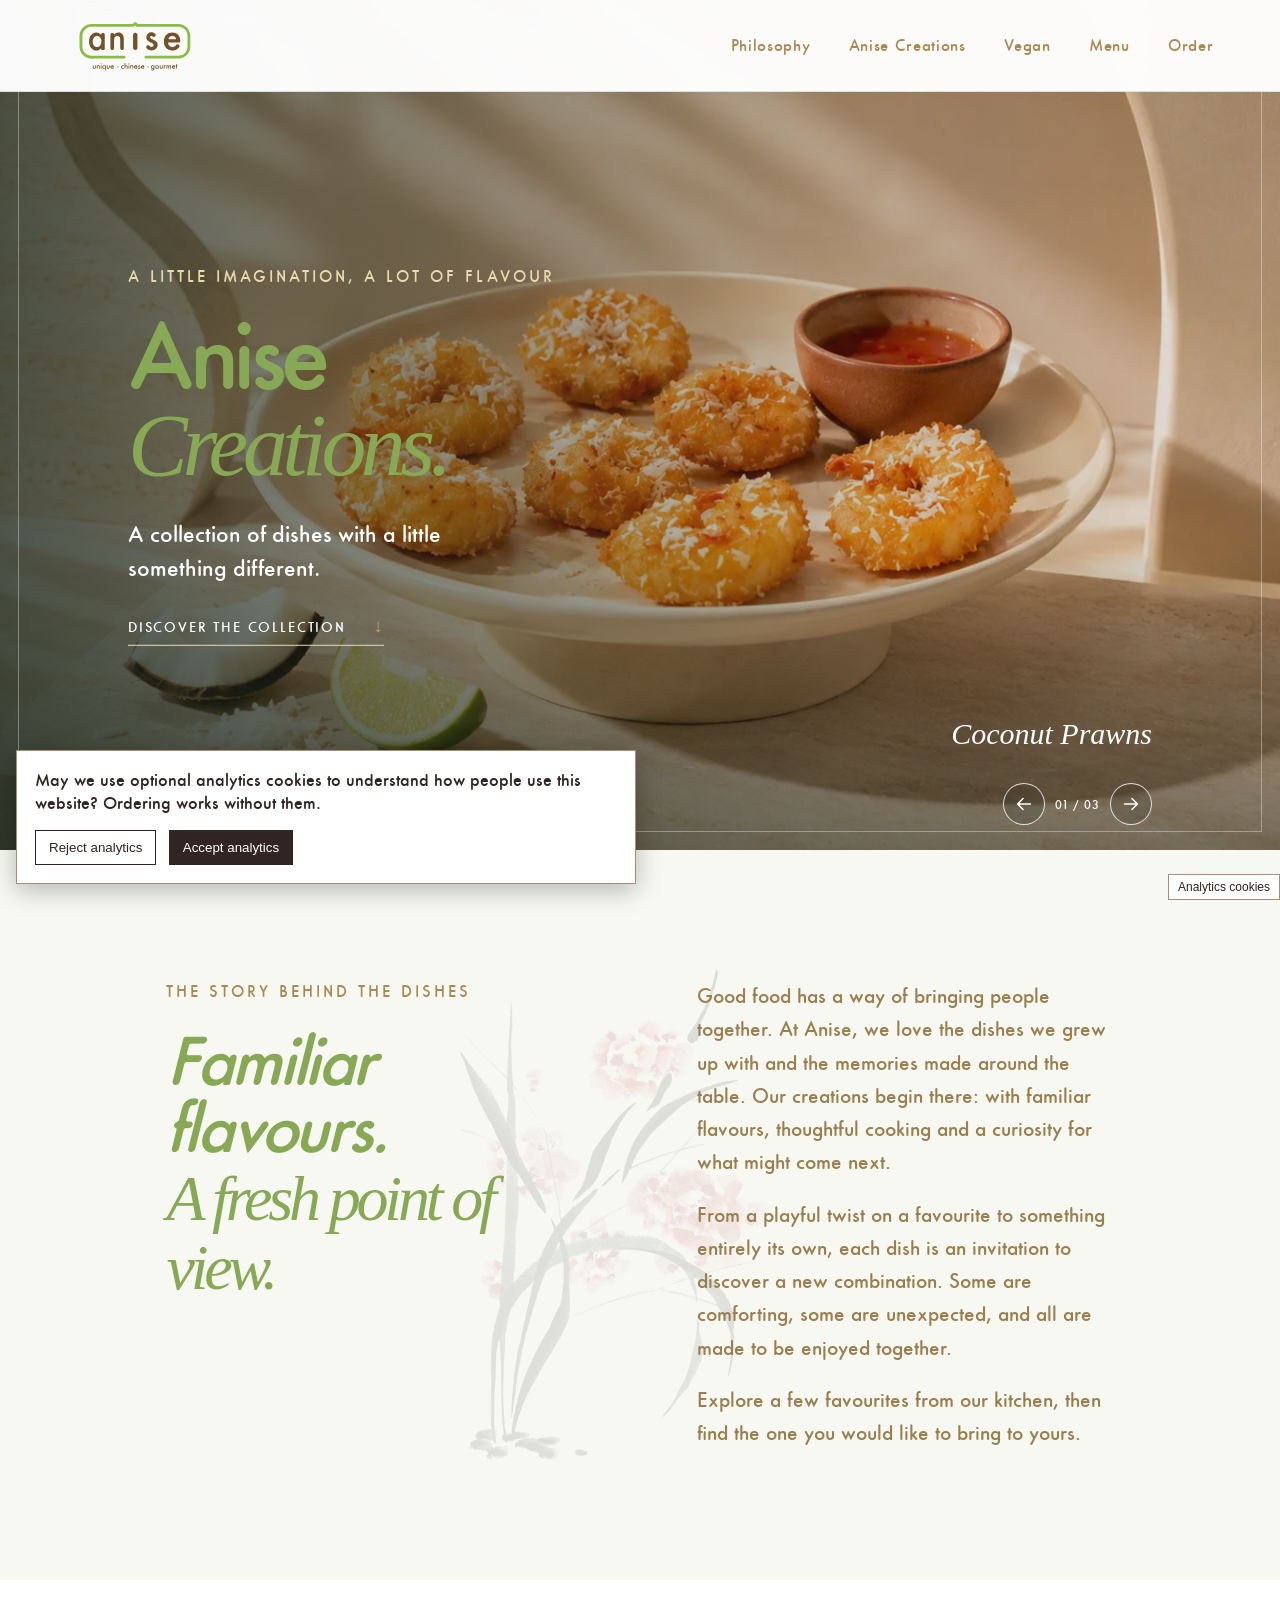
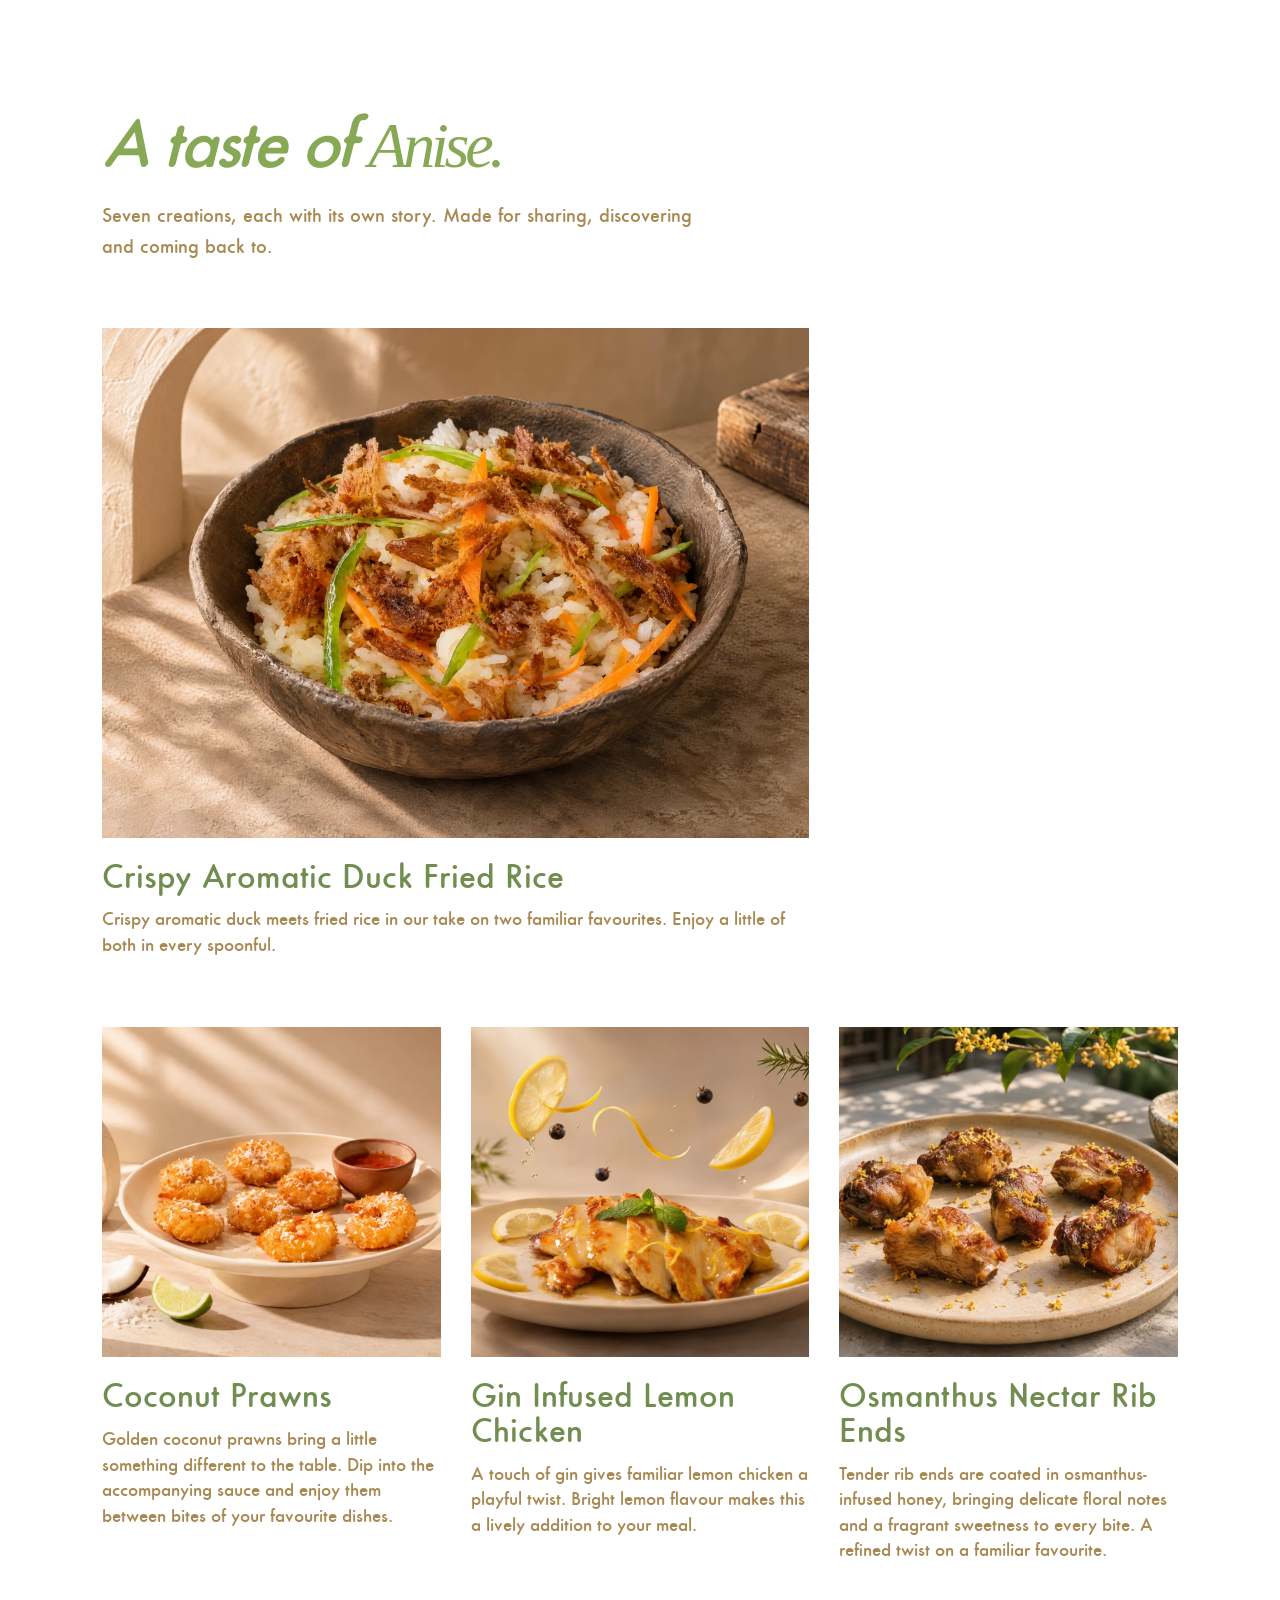
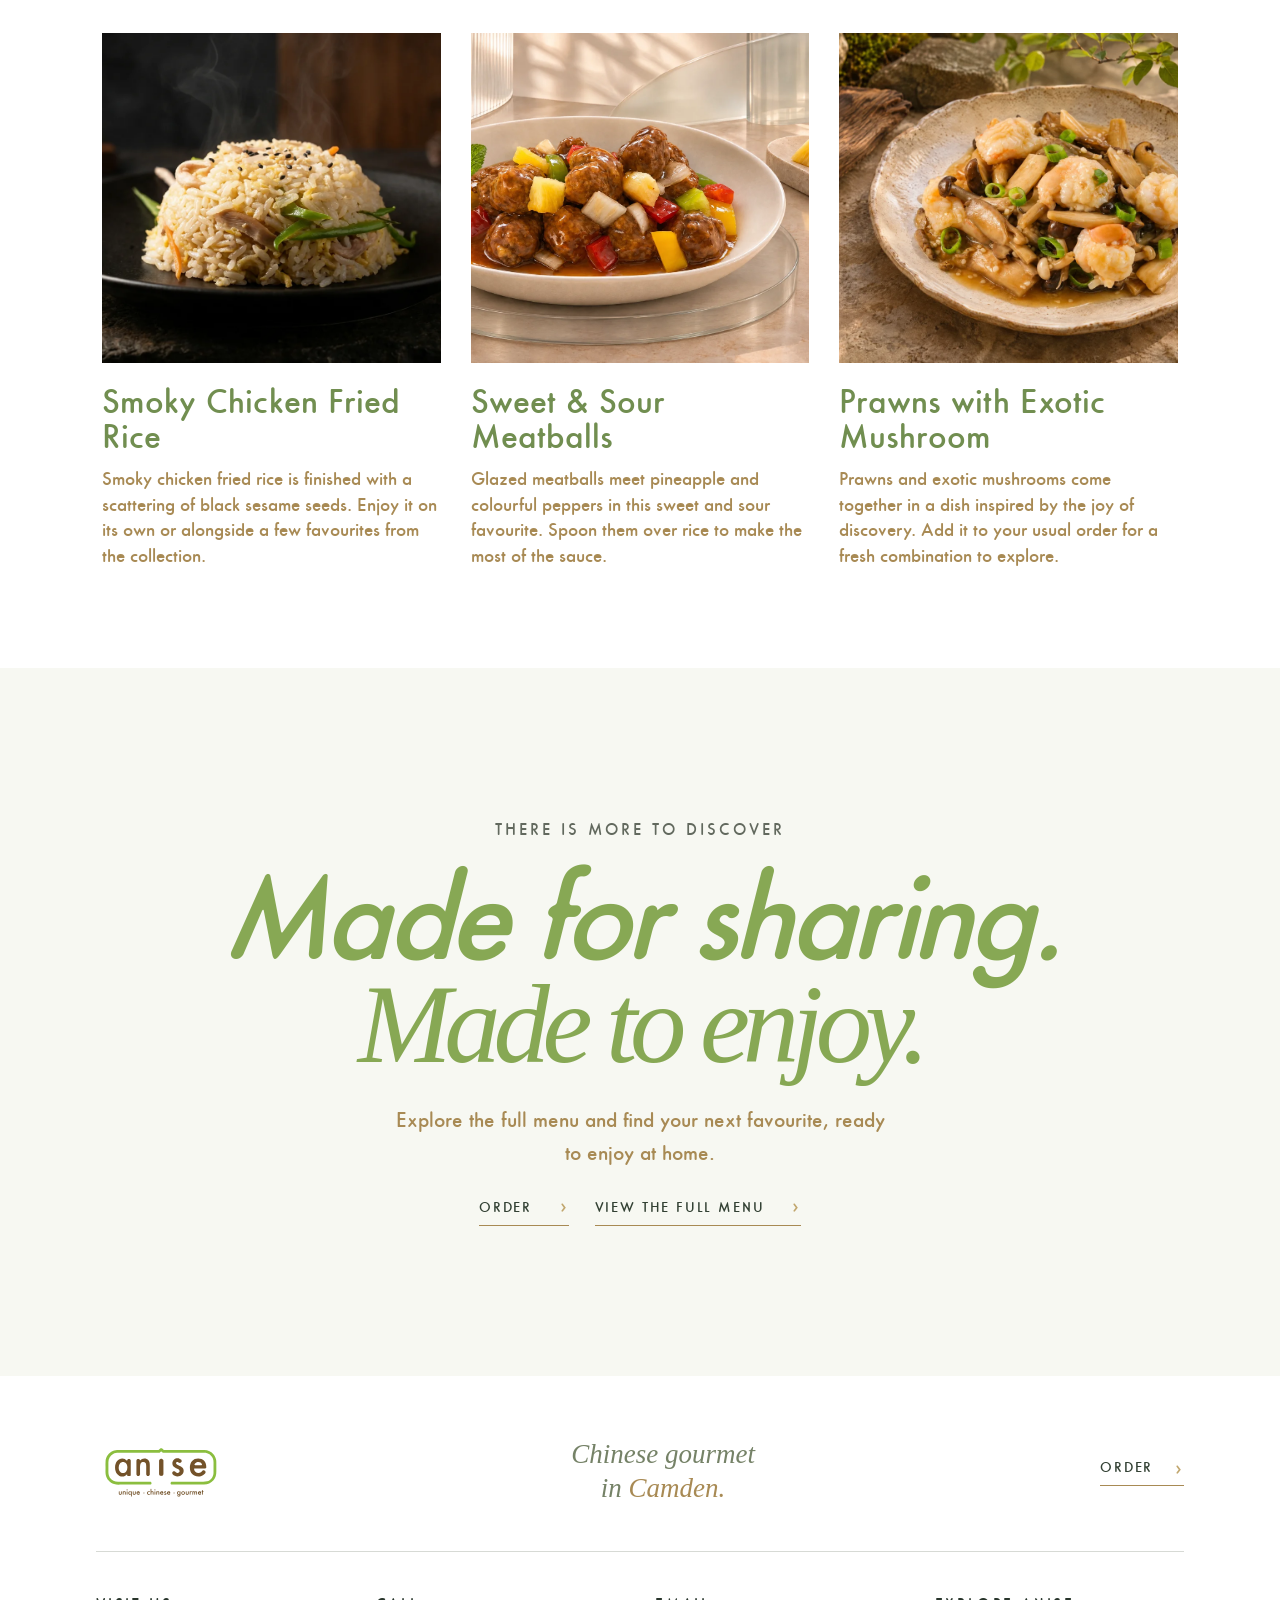
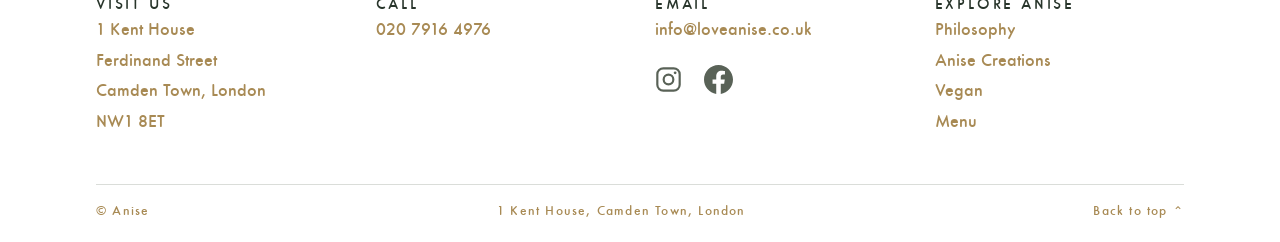
==== commit a7c325ef: "Add consent-gated GA4 ecommerce tracking for staging" ====
--- a/creations.html
+++ b/creations.html
@@ -1,4 +1,4 @@
-<!doctype html><html lang="en"><head><meta charset="utf-8"><meta name="viewport" content="width=device-width, initial-scale=1"><title>Anise Creations | Anise Chinese Gourmet</title><meta name="robots" content="noindex"><link rel="stylesheet" href="styles.css?v=footer-social2"><link rel="stylesheet" href="creations-hero-carousel.css?v=14"></head><body>
+<!doctype html><html lang="en"><head><meta charset="utf-8"><meta name="viewport" content="width=device-width, initial-scale=1"><title>Anise Creations | Anise Chinese Gourmet</title><meta name="robots" content="noindex"><link rel="stylesheet" href="styles.css?v=footer-social2"><link rel="stylesheet" href="creations-hero-carousel.css?v=14"><link rel="stylesheet" href="analytics.css?v=1"></head><body>
   <a class="skip-link" href="#main-content">Skip to content</a>
   <header class="site-header"><a class="brand" href="/" aria-label="Anise home"><img src="public/images/anise-logo.svg?v=safari20261105" alt="Anise"></a><button class="menu-toggle" aria-expanded="false" aria-controls="site-nav" aria-label="Open menu"><span></span><span></span><span class="sr-only">Toggle menu</span></button><nav id="site-nav" class="site-nav" aria-label="Main navigation"><a href="philosophy">Philosophy</a><a href="creations" aria-current="page">Anise Creations</a><a href="vegan">Vegan</a><a href="menu">Menu</a><a href="order">Order</a></nav></header>
   <main id="main-content" class="mock-creations">
@@ -40,4 +40,4 @@
 preview.addEventListener('click', event => {
   if (event.target === preview) preview.close();
 });
-</script><script src="plum-background.js?v=1"></script></body></html>
+</script><script src="plum-background.js?v=1"></script><script src="analytics-config.js?v=1"></script><script src="analytics.js?v=1"></script></body></html>
--- a/analytics.css
+++ b/analytics.css
@@ -0,0 +1,3 @@
+#analytics-consent{position:fixed;z-index:10000;bottom:16px;left:16px;right:16px;max-width:620px;padding:18px;background:#fff;color:#302522;border:1px solid #a88d70;box-shadow:0 6px 24px #0004;font:16px/1.4 Arial,sans-serif}
+#analytics-consent p{margin:0 0 12px}#analytics-consent button{margin:4px 8px 0 0;padding:9px 13px;border:1px solid #302522;background:#fff;color:#302522;cursor:pointer}#analytics-consent button:last-child{background:#302522;color:#fff}
+#analytics-settings{position:fixed;z-index:9999;bottom:0;right:0;padding:5px 9px;border:1px solid #a88d70;background:#fff;color:#302522;font:12px Arial,sans-serif;cursor:pointer}
